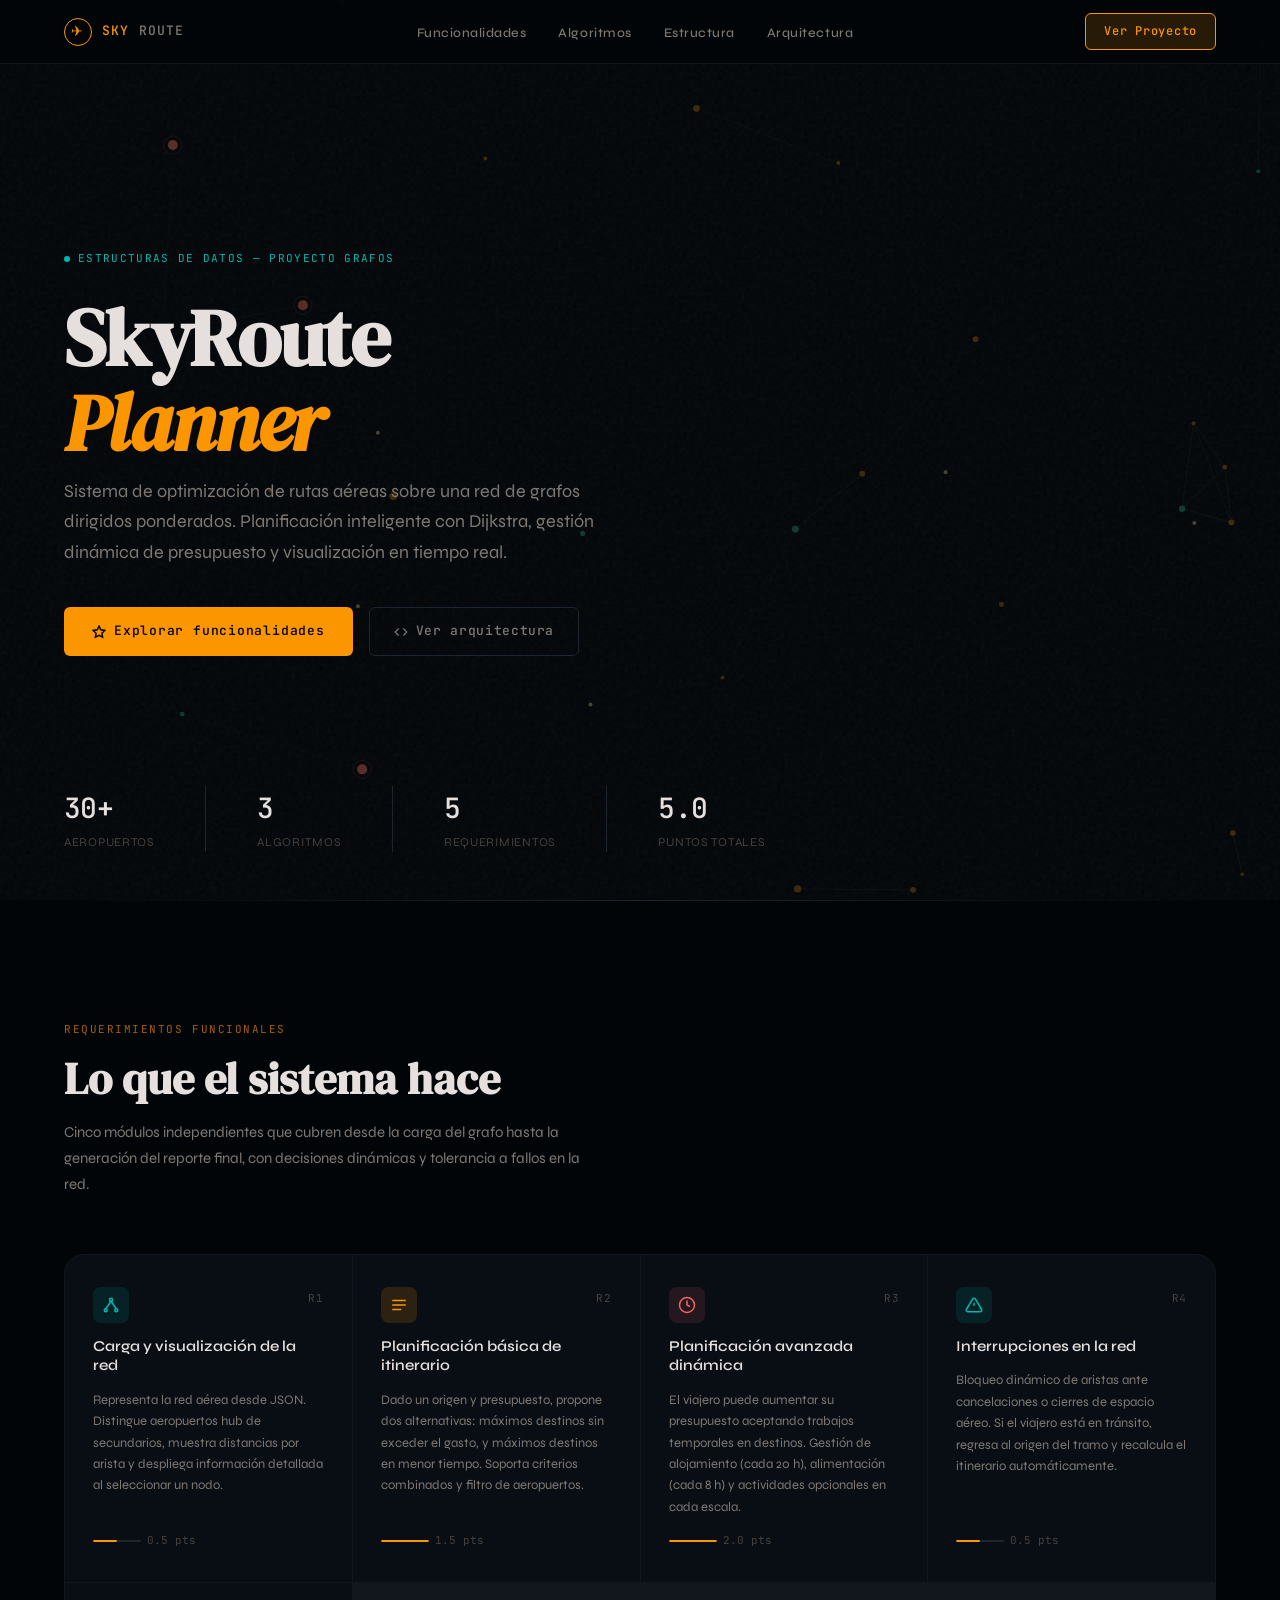
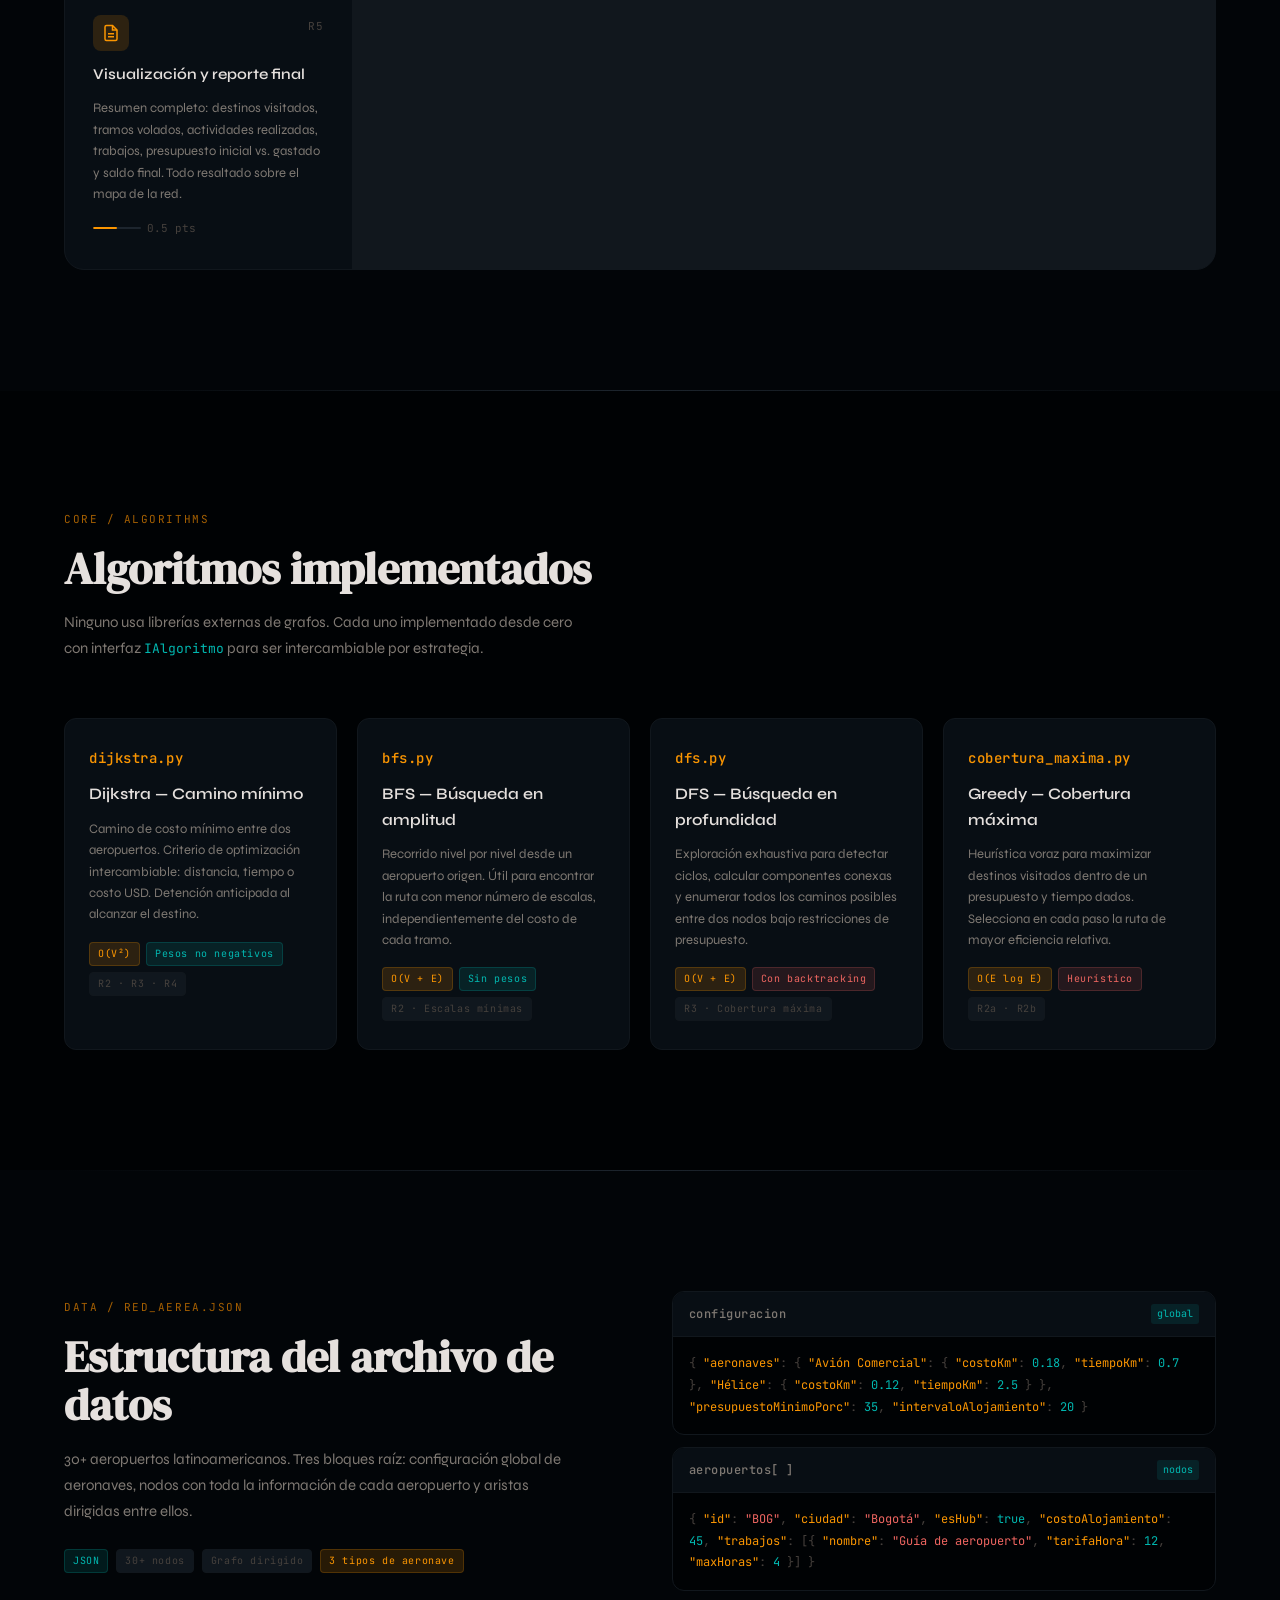
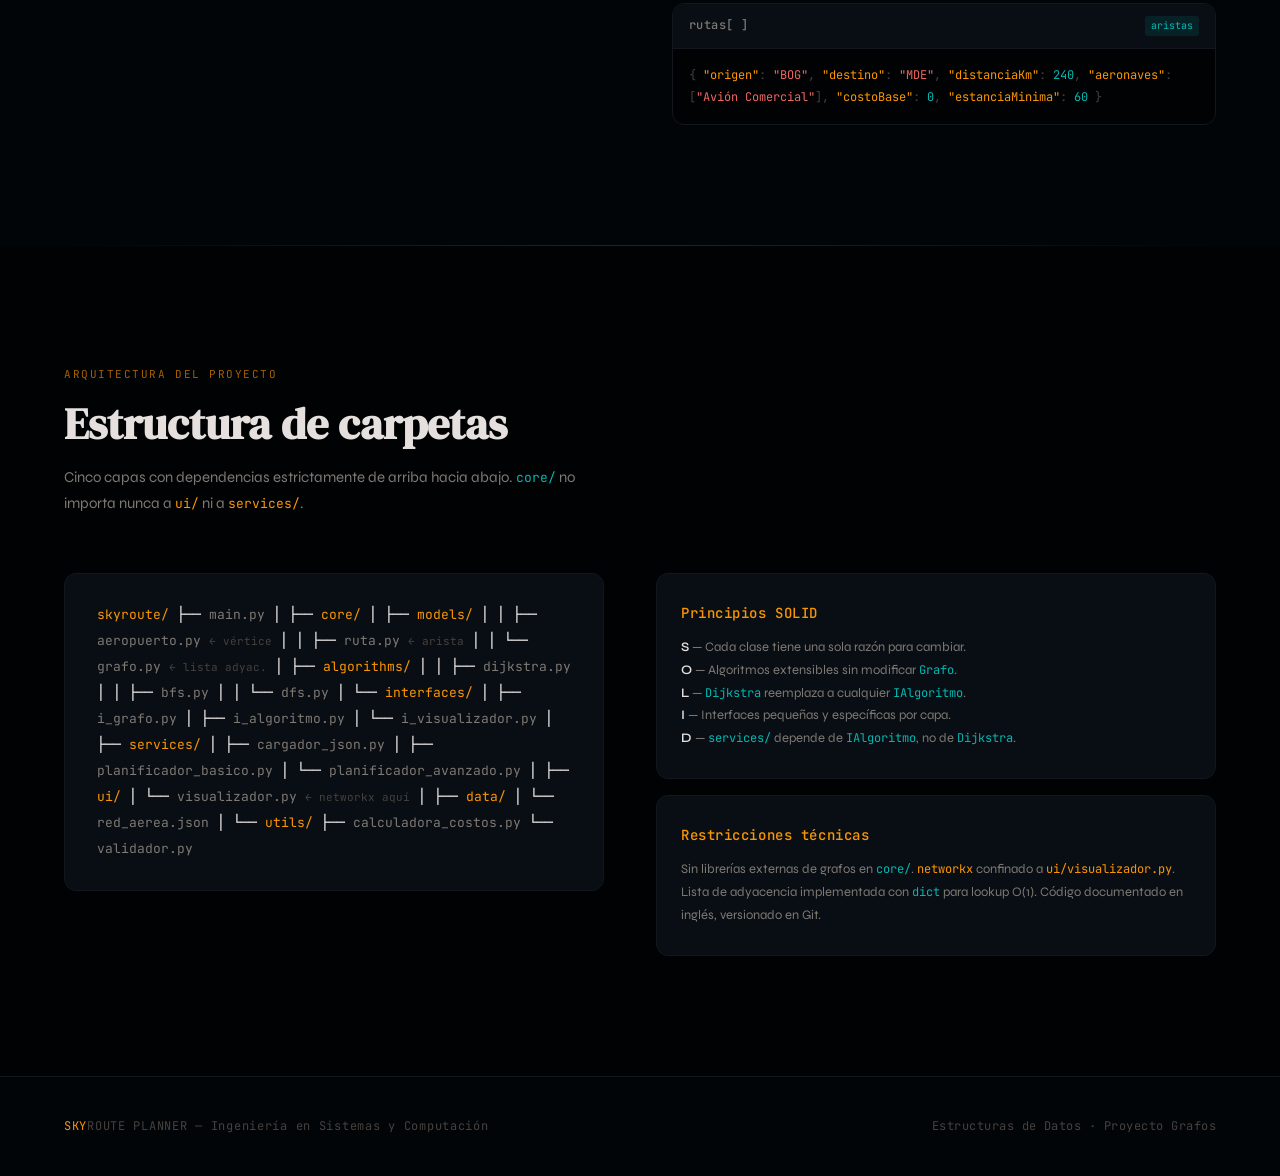
==== ui/web/index.html @ 9469851c "refactor: split index.html into modular files - Extract CSS to ui/web/css/styles.css (~14KB) - Split" ====
<!DOCTYPE html>
<html lang="es">
<head>
    <meta charset="UTF-8">
    <meta name="viewport" content="width=device-width, initial-scale=1.0">
    <title>SkyRoute Planner — Optimización de Rutas Aéreas</title>
    <link rel="preconnect" href="https://fonts.googleapis.com">
    <link rel="preconnect" href="https://fonts.gstatic.com" crossorigin>
    <link href="https://fonts.googleapis.com/css2?family=DM+Serif+Display:ital@0;1&family=Syne:wght@400;500;600;700&family=JetBrains+Mono:wght@400;500&display=swap" rel="stylesheet">
    <link rel="stylesheet" href="css/styles.css">
</head>
<body>

    <!-- NAV -->
    <nav aria-label="Navegación principal">
        <div class="nav-logo">
        <div class="nav-logo-icon" aria-hidden="true">✈</div>
        SKY<span style="color:var(--text-muted)">ROUTE</span>
        </div>
        <ul class="nav-links" role="list">
        <li><a href="#features">Funcionalidades</a></li>
        <li><a href="#algorithms">Algoritmos</a></li>
        <li><a href="#schema">Estructura</a></li>
        <li><a href="#architecture">Arquitectura</a></li>
        </ul>
        <a href="#features" class="nav-cta">Ver Proyecto</a>
    </nav>

    <!-- HERO -->
    <section class="hero" aria-labelledby="hero-title">
        <canvas id="network-canvas" aria-hidden="true"></canvas>
        <div class="hero-noise" aria-hidden="true"></div>

        <div class="hero-content">
        <div class="hero-tag" aria-label="Estado: Sistema en línea">
            <span class="hero-tag-dot" aria-hidden="true"></span>
            Estructuras de Datos — Proyecto Grafos
        </div>

        <h1 class="hero-title" id="hero-title">
            SkyRoute<br><em>Planner</em>
        </h1>

        <p class="hero-subtitle">
            Sistema de optimización de rutas aéreas sobre una red de grafos dirigidos ponderados. 
            Planificación inteligente con Dijkstra, gestión dinámica de presupuesto y visualización en tiempo real.
        </p>

        <div class="hero-actions">
            <a href="#features" class="btn-primary">
            <svg width="14" height="14" viewBox="0 0 24 24" fill="none" stroke="currentColor" stroke-width="2.5" aria-hidden="true"><path d="M12 2l3.09 6.26L22 9.27l-5 4.87 1.18 6.88L12 17.77l-6.18 3.25L7 14.14 2 9.27l6.91-1.01L12 2z"/></svg>
            Explorar funcionalidades
            </a>
            <a href="#architecture" class="btn-secondary">
            <svg width="14" height="14" viewBox="0 0 24 24" fill="none" stroke="currentColor" stroke-width="2" aria-hidden="true"><polyline points="16 18 22 12 16 6"/><polyline points="8 6 2 12 8 18"/></svg>
            Ver arquitectura
            </a>
        </div>
        </div>

        <div class="hero-stats" aria-label="Estadísticas del proyecto">
        <div class="stat">
            <span class="stat-value">30+</span>
            <span class="stat-label">Aeropuertos</span>
        </div>
        <div class="stat-sep" aria-hidden="true"></div>
        <div class="stat">
            <span class="stat-value">3</span>
            <span class="stat-label">Algoritmos</span>
        </div>
        <div class="stat-sep" aria-hidden="true"></div>
        <div class="stat">
            <span class="stat-value">5</span>
            <span class="stat-label">Requerimientos</span>
        </div>
        <div class="stat-sep" aria-hidden="true"></div>
        <div class="stat">
            <span class="stat-value">5.0</span>
            <span class="stat-label">Puntos totales</span>
        </div>
        </div>
    </section>

    <div class="divider" aria-hidden="true"></div>

    <!-- FEATURES -->
    <section id="features" aria-labelledby="features-title">
        <p class="section-label">Requerimientos funcionales</p>
        <h2 class="section-title" id="features-title">Lo que el sistema hace</h2>
        <p class="section-desc">
        Cinco módulos independientes que cubren desde la carga del grafo hasta la generación 
        del reporte final, con decisiones dinámicas y tolerancia a fallos en la red.
        </p>

        <div class="features-grid" role="list">

        <article class="feature-card" role="listitem">
            <div class="feature-header">
            <div class="feature-icon icon-teal" aria-hidden="true">
                <svg width="18" height="18" viewBox="0 0 24 24" fill="none" stroke="currentColor" stroke-width="2"><circle cx="12" cy="5" r="2"/><circle cx="5" cy="19" r="2"/><circle cx="19" cy="19" r="2"/><line x1="12" y1="7" x2="5" y2="17"/><line x1="12" y1="7" x2="19" y2="17"/></svg>
            </div>
            <span class="feature-index">R1</span>
            </div>
            <h3 class="feature-title">Carga y visualización de la red</h3>
            <p class="feature-desc">Representa la red aérea desde JSON. Distingue aeropuertos hub de secundarios, muestra distancias por arista y despliega información detallada al seleccionar un nodo.</p>
            <div class="feature-score">
            <div class="feature-score-bar"><div class="feature-score-fill" style="width:50%"></div></div>
            0.5 pts
            </div>
        </article>

        <article class="feature-card" role="listitem">
            <div class="feature-header">
            <div class="feature-icon icon-amber" aria-hidden="true">
                <svg width="18" height="18" viewBox="0 0 24 24" fill="none" stroke="currentColor" stroke-width="2"><path d="M3 12h18M3 6h18M3 18h12"/></svg>
            </div>
            <span class="feature-index">R2</span>
            </div>
            <h3 class="feature-title">Planificación básica de itinerario</h3>
            <p class="feature-desc">Dado un origen y presupuesto, propone dos alternativas: máximos destinos sin exceder el gasto, y máximos destinos en menor tiempo. Soporta criterios combinados y filtro de aeropuertos.</p>
            <div class="feature-score">
            <div class="feature-score-bar"><div class="feature-score-fill" style="width:100%"></div></div>
            1.5 pts
            </div>
        </article>

        <article class="feature-card" role="listitem">
            <div class="feature-header">
            <div class="feature-icon icon-coral" aria-hidden="true">
                <svg width="18" height="18" viewBox="0 0 24 24" fill="none" stroke="currentColor" stroke-width="2"><circle cx="12" cy="12" r="10"/><polyline points="12 6 12 12 16 14"/></svg>
            </div>
            <span class="feature-index">R3</span>
            </div>
            <h3 class="feature-title">Planificación avanzada dinámica</h3>
            <p class="feature-desc">El viajero puede aumentar su presupuesto aceptando trabajos temporales en destinos. Gestión de alojamiento (cada 20 h), alimentación (cada 8 h) y actividades opcionales en cada escala.</p>
            <div class="feature-score">
            <div class="feature-score-bar"><div class="feature-score-fill" style="width:100%"></div></div>
            2.0 pts
            </div>
        </article>

        <article class="feature-card" role="listitem">
            <div class="feature-header">
            <div class="feature-icon icon-teal" aria-hidden="true">
                <svg width="18" height="18" viewBox="0 0 24 24" fill="none" stroke="currentColor" stroke-width="2"><path d="M10.29 3.86L1.82 18a2 2 0 001.71 3h16.94a2 2 0 001.71-3L13.71 3.86a2 2 0 00-3.42 0z"/><line x1="12" y1="9" x2="12" y2="13"/><line x1="12" y1="17" x2="12.01" y2="17"/></svg>
            </div>
            <span class="feature-index">R4</span>
            </div>
            <h3 class="feature-title">Interrupciones en la red</h3>
            <p class="feature-desc">Bloqueo dinámico de aristas ante cancelaciones o cierres de espacio aéreo. Si el viajero está en tránsito, regresa al origen del tramo y recalcula el itinerario automáticamente.</p>
            <div class="feature-score">
            <div class="feature-score-bar"><div class="feature-score-fill" style="width:50%"></div></div>
            0.5 pts
            </div>
        </article>

        <article class="feature-card" role="listitem">
            <div class="feature-header">
            <div class="feature-icon icon-amber" aria-hidden="true">
                <svg width="18" height="18" viewBox="0 0 24 24" fill="none" stroke="currentColor" stroke-width="2"><path d="M14 2H6a2 2 0 00-2 2v16a2 2 0 002 2h12a2 2 0 002-2V8z"/><polyline points="14 2 14 8 20 8"/><line x1="16" y1="13" x2="8" y2="13"/><line x1="16" y1="17" x2="8" y2="17"/></svg>
            </div>
            <span class="feature-index">R5</span>
            </div>
            <h3 class="feature-title">Visualización y reporte final</h3>
            <p class="feature-desc">Resumen completo: destinos visitados, tramos volados, actividades realizadas, trabajos, presupuesto inicial vs. gastado y saldo final. Todo resaltado sobre el mapa de la red.</p>
            <div class="feature-score">
            <div class="feature-score-bar"><div class="feature-score-fill" style="width:50%"></div></div>
            0.5 pts
            </div>
        </article>

        </div>
    </section>

    <div class="divider" aria-hidden="true"></div>

    <!-- ALGORITHMS -->
    <section id="algorithms" class="algo-section" aria-labelledby="algo-title">
        <p class="section-label">Core / algorithms</p>
        <h2 class="section-title" id="algo-title">Algoritmos implementados</h2>
        <p class="section-desc">
        Ninguno usa librerías externas de grafos. Cada uno implementado desde cero 
        con interfaz <code style="font-family:var(--font-mono);font-size:13px;color:var(--teal)">IAlgoritmo</code> para ser intercambiable por estrategia.
        </p>

        <div class="algo-grid">

        <article class="algo-card" data-reveal>
            <div class="algo-name">dijkstra.py</div>
            <h3 class="algo-title">Dijkstra — Camino mínimo</h3>
            <p class="algo-desc">
            Camino de costo mínimo entre dos aeropuertos. Criterio de optimización intercambiable: distancia, tiempo o costo USD. Detención anticipada al alcanzar el destino.
            </p>
            <div class="algo-meta">
            <span class="tag tag-amber">O(V²)</span>
            <span class="tag tag-teal">Pesos no negativos</span>
            <span class="tag">R2 · R3 · R4</span>
            </div>
        </article>

        <article class="algo-card" data-reveal>
            <div class="algo-name">bfs.py</div>
            <h3 class="algo-title">BFS — Búsqueda en amplitud</h3>
            <p class="algo-desc">
            Recorrido nivel por nivel desde un aeropuerto origen. Útil para encontrar la ruta con menor número de escalas, independientemente del costo de cada tramo.
            </p>
            <div class="algo-meta">
            <span class="tag tag-amber">O(V + E)</span>
            <span class="tag tag-teal">Sin pesos</span>
            <span class="tag">R2 · Escalas mínimas</span>
            </div>
        </article>

        <article class="algo-card" data-reveal>
            <div class="algo-name">dfs.py</div>
            <h3 class="algo-title">DFS — Búsqueda en profundidad</h3>
            <p class="algo-desc">
            Exploración exhaustiva para detectar ciclos, calcular componentes conexas y enumerar todos los caminos posibles entre dos nodos bajo restricciones de presupuesto.
            </p>
            <div class="algo-meta">
            <span class="tag tag-amber">O(V + E)</span>
            <span class="tag tag-coral">Con backtracking</span>
            <span class="tag">R3 · Cobertura máxima</span>
            </div>
        </article>

        <article class="algo-card" data-reveal>
            <div class="algo-name">cobertura_maxima.py</div>
            <h3 class="algo-title">Greedy — Cobertura máxima</h3>
            <p class="algo-desc">
            Heurística voraz para maximizar destinos visitados dentro de un presupuesto y tiempo dados. Selecciona en cada paso la ruta de mayor eficiencia relativa.
            </p>
            <div class="algo-meta">
            <span class="tag tag-amber">O(E log E)</span>
            <span class="tag tag-coral">Heurístico</span>
            <span class="tag">R2a · R2b</span>
            </div>
        </article>

        </div>
    </section>

    <div class="divider" aria-hidden="true"></div>

    <!-- JSON SCHEMA -->
    <section id="schema" aria-labelledby="schema-title">
        <div class="schema-section">

        <div class="schema-intro">
            <p class="section-label">data / red_aerea.json</p>
            <h2 class="section-title" id="schema-title">Estructura del archivo de datos</h2>
            <p class="section-desc" style="margin-bottom:24px">
            30+ aeropuertos latinoamericanos. Tres bloques raíz: configuración global de aeronaves, 
            nodos con toda la información de cada aeropuerto y aristas dirigidas entre ellos.
            </p>
            <div class="algo-meta" style="gap:8px">
            <span class="tag tag-teal">JSON</span>
            <span class="tag">30+ nodos</span>
            <span class="tag">Grafo dirigido</span>
            <span class="tag tag-amber">3 tipos de aeronave</span>
            </div>
        </div>

        <div class="schema-blocks">

            <div class="schema-block">
            <div class="schema-block-head">
                <span class="schema-block-title">configuracion</span>
                <span class="schema-block-badge">global</span>
            </div>
            <div class="schema-code" role="region" aria-label="Ejemplo JSON configuracion">
    <span class="k">{</span>
    <span class="s">"aeronaves"</span><span class="k">:</span> <span class="k">{</span>
        <span class="s">"Avión Comercial"</span><span class="k">:</span> <span class="k">{</span>
        <span class="s">"costoKm"</span><span class="k">:</span> <span class="n">0.18</span><span class="k">,</span>
        <span class="s">"tiempoKm"</span><span class="k">:</span> <span class="n">0.7</span>
        <span class="k">},</span>
        <span class="s">"Hélice"</span><span class="k">:</span> <span class="k">{</span> <span class="s">"costoKm"</span><span class="k">:</span> <span class="n">0.12</span><span class="k">,</span> <span class="s">"tiempoKm"</span><span class="k">:</span> <span class="n">2.5</span> <span class="k">}</span>
    <span class="k">},</span>
    <span class="s">"presupuestoMinimoPorc"</span><span class="k">:</span> <span class="n">35</span><span class="k">,</span>
    <span class="s">"intervaloAlojamiento"</span><span class="k">:</span> <span class="n">20</span>
    <span class="k">}</span>
            </div>
            </div>

            <div class="schema-block">
            <div class="schema-block-head">
                <span class="schema-block-title">aeropuertos[ ]</span>
                <span class="schema-block-badge">nodos</span>
            </div>
            <div class="schema-code" role="region" aria-label="Ejemplo JSON nodo aeropuerto">
    <span class="k">{</span>
    <span class="s">"id"</span><span class="k">:</span> <span class="b">"BOG"</span><span class="k">,</span>
    <span class="s">"ciudad"</span><span class="k">:</span> <span class="b">"Bogotá"</span><span class="k">,</span>
    <span class="s">"esHub"</span><span class="k">:</span> <span class="n">true</span><span class="k">,</span>
    <span class="s">"costoAlojamiento"</span><span class="k">:</span> <span class="n">45</span><span class="k">,</span>
    <span class="s">"trabajos"</span><span class="k">:</span> <span class="k">[{</span>
        <span class="s">"nombre"</span><span class="k">:</span> <span class="b">"Guía de aeropuerto"</span><span class="k">,</span>
        <span class="s">"tarifaHora"</span><span class="k">:</span> <span class="n">12</span><span class="k">,</span>
        <span class="s">"maxHoras"</span><span class="k">:</span> <span class="n">4</span>
    <span class="k">}]</span>
    <span class="k">}</span>
            </div>
            </div>

            <div class="schema-block">
            <div class="schema-block-head">
                <span class="schema-block-title">rutas[ ]</span>
                <span class="schema-block-badge">aristas</span>
            </div>
            <div class="schema-code" role="region" aria-label="Ejemplo JSON arista ruta">
    <span class="k">{</span>
    <span class="s">"origen"</span><span class="k">:</span>  <span class="b">"BOG"</span><span class="k">,</span>
    <span class="s">"destino"</span><span class="k">:</span> <span class="b">"MDE"</span><span class="k">,</span>
    <span class="s">"distanciaKm"</span><span class="k">:</span> <span class="n">240</span><span class="k">,</span>
    <span class="s">"aeronaves"</span><span class="k">:</span> <span class="k">[</span><span class="b">"Avión Comercial"</span><span class="k">],</span>
    <span class="s">"costoBase"</span><span class="k">:</span> <span class="n">0</span><span class="k">,</span>
    <span class="s">"estanciaMinima"</span><span class="k">:</span> <span class="n">60</span>
    <span class="k">}</span>
            </div>
            </div>

        </div>
        </div>
    </section>

    <div class="divider" aria-hidden="true"></div>

    <!-- ARCHITECTURE -->
    <section id="architecture" class="structure-section" aria-labelledby="arch-title">
        <p class="section-label">Arquitectura del proyecto</p>
        <h2 class="section-title" id="arch-title">Estructura de carpetas</h2>
        <p class="section-desc">
        Cinco capas con dependencias estrictamente de arriba hacia abajo. 
        <code style="font-family:var(--font-mono);font-size:13px;color:var(--teal)">core/</code> no importa nunca a <code style="font-family:var(--font-mono);font-size:13px;color:var(--amber)">ui/</code> ni a <code style="font-family:var(--font-mono);font-size:13px;color:var(--amber)">services/</code>.
        </p>

        <div style="display:grid;grid-template-columns:repeat(auto-fit,minmax(280px,1fr));gap:32px;align-items:start">

        <div class="file-tree" role="region" aria-label="Árbol de directorios del proyecto">
    <span class="ft-dir">skyroute/</span>
    ├── <span class="ft-file">main.py</span>
    │
    ├── <span class="ft-dir">core/</span>
    │   ├── <span class="ft-dir">models/</span>
    │   │   ├── <span class="ft-file">aeropuerto.py</span>   <span class="ft-note">← vértice</span>
    │   │   ├── <span class="ft-file">ruta.py</span>          <span class="ft-note">← arista</span>
    │   │   └── <span class="ft-file">grafo.py</span>         <span class="ft-note">← lista adyac.</span>
    │   ├── <span class="ft-dir">algorithms/</span>
    │   │   ├── <span class="ft-file">dijkstra.py</span>
    │   │   ├── <span class="ft-file">bfs.py</span>
    │   │   └── <span class="ft-file">dfs.py</span>
    │   └── <span class="ft-dir">interfaces/</span>
    │       ├── <span class="ft-file">i_grafo.py</span>
    │       ├── <span class="ft-file">i_algoritmo.py</span>
    │       └── <span class="ft-file">i_visualizador.py</span>
    │
    ├── <span class="ft-dir">services/</span>
    │   ├── <span class="ft-file">cargador_json.py</span>
    │   ├── <span class="ft-file">planificador_basico.py</span>
    │   └── <span class="ft-file">planificador_avanzado.py</span>
    │
    ├── <span class="ft-dir">ui/</span>
    │   └── <span class="ft-file">visualizador.py</span>  <span class="ft-note">← networkx aquí</span>
    │
    ├── <span class="ft-dir">data/</span>
    │   └── <span class="ft-file">red_aerea.json</span>
    │
    └── <span class="ft-dir">utils/</span>
        ├── <span class="ft-file">calculadora_costos.py</span>
        └── <span class="ft-file">validador.py</span>
        </div>

        <div style="display:flex;flex-direction:column;gap:16px">
            <article class="algo-card" style="transform:none;opacity:1">
            <div class="algo-name">Principios SOLID</div>
            <p class="algo-desc" style="font-size:13px;line-height:1.75">
                <strong style="color:var(--text);font-weight:600">S</strong> — Cada clase tiene una sola razón para cambiar.<br>
                <strong style="color:var(--text);font-weight:600">O</strong> — Algoritmos extensibles sin modificar <code style="font-family:var(--font-mono);color:var(--teal);font-size:12px">Grafo</code>.<br>
                <strong style="color:var(--text);font-weight:600">L</strong> — <code style="font-family:var(--font-mono);color:var(--teal);font-size:12px">Dijkstra</code> reemplaza a cualquier <code style="font-family:var(--font-mono);color:var(--teal);font-size:12px">IAlgoritmo</code>.<br>
                <strong style="color:var(--text);font-weight:600">I</strong> — Interfaces pequeñas y específicas por capa.<br>
                <strong style="color:var(--text);font-weight:600">D</strong> — <code style="font-family:var(--font-mono);color:var(--teal);font-size:12px">services/</code> depende de <code style="font-family:var(--font-mono);color:var(--teal);font-size:12px">IAlgoritmo</code>, no de <code style="font-family:var(--font-mono);color:var(--teal);font-size:12px">Dijkstra</code>.
            </p>
            </article>

            <article class="algo-card" style="transform:none;opacity:1">
            <div class="algo-name">Restricciones técnicas</div>
            <p class="algo-desc" style="font-size:13px;line-height:1.75">
                Sin librerías externas de grafos en <code style="font-family:var(--font-mono);color:var(--teal);font-size:12px">core/</code>. 
                <code style="font-family:var(--font-mono);color:var(--amber);font-size:12px">networkx</code> confinado a <code style="font-family:var(--font-mono);color:var(--amber);font-size:12px">ui/visualizador.py</code>.
                Lista de adyacencia implementada con <code style="font-family:var(--font-mono);color:var(--teal);font-size:12px">dict</code> para lookup O(1).
                Código documentado en inglés, versionado en Git.
            </p>
            </article>
        </div>

        </div>
    </section>

    <!-- FOOTER -->
    <footer>
        <div class="footer-brand">
        <span>SKY</span>ROUTE PLANNER — Ingeniería en Sistemas y Computación
        </div>
        <div class="footer-meta">
        Estructuras de Datos · Proyecto Grafos
        </div>
    </footer>

    <script src="js/app.js" defer></script>
    <script src="js/features.js" defer></script>
</body>
</html>
---- ui/web/css/styles.css ----
/* ─── TOKENS ──────────────────────────────────────────── */
:root {
--bg:           oklch(11% 0.012 250);
--bg-deep:      oklch(8%  0.015 250);
--surface:      oklch(16% 0.015 250);
--surface-2:    oklch(20% 0.018 250);
--border:       oklch(26% 0.02  250);
--border-soft:  oklch(20% 0.016 250);

--text:         oklch(91% 0.007 65);
--text-muted:   oklch(58% 0.012 65);
--text-faint:   oklch(38% 0.010 65);

--amber:        oklch(76% 0.175  65);
--amber-dim:    oklch(55% 0.13   65);
--amber-glow:   oklch(76% 0.175  65 / 0.15);
--teal:         oklch(70% 0.13  190);
--teal-dim:     oklch(50% 0.10  190);
--teal-glow:    oklch(70% 0.13  190 / 0.12);
--coral:        oklch(68% 0.17   25);
--coral-glow:   oklch(68% 0.17   25 / 0.12);

--radius-sm:    6px;
--radius:       12px;
--radius-lg:    20px;

--font-display: 'DM Serif Display', Georgia, serif;
--font-body:    'Syne', system-ui, sans-serif;
--font-mono:    'JetBrains Mono', monospace;

--ease-out: cubic-bezier(0.16, 1, 0.3, 1);
}

/* ─── RESET ──────────────────────────────────────────── */
*, *::before, *::after { box-sizing: border-box; margin: 0; padding: 0; }
html { scroll-behavior: smooth; }
body {
background: var(--bg);
color: var(--text);
font-family: var(--font-body);
font-size: 16px;
line-height: 1.6;
overflow-x: hidden;
}

img, svg { display: block; }
a { color: inherit; text-decoration: none; }
::selection { background: var(--amber-glow); color: var(--amber); }

@media (prefers-reduced-motion: reduce) {
*, *::before, *::after { animation-duration: 0.01ms !important; transition-duration: 0.01ms !important; }
}

/* ─── SCROLLBAR ──────────────────────────────────────── */
::-webkit-scrollbar { width: 6px; }
::-webkit-scrollbar-track { background: var(--bg-deep); }
::-webkit-scrollbar-thumb { background: var(--border); border-radius: 3px; }

/* ─── NAV ────────────────────────────────────────────── */
nav {
position: fixed;
top: 0; left: 0; right: 0;
z-index: 100;
display: flex;
align-items: center;
justify-content: space-between;
padding: 0 clamp(24px, 5vw, 64px);
height: 64px;
background: oklch(11% 0.012 250 / 0.85);
backdrop-filter: blur(16px);
border-bottom: 1px solid var(--border-soft);
}

.nav-logo {
display: flex;
align-items: center;
gap: 10px;
font-family: var(--font-mono);
font-size: 13px;
font-weight: 500;
letter-spacing: 0.08em;
color: var(--amber);
}

.nav-logo-icon {
width: 28px; height: 28px;
border: 1.5px solid var(--amber);
border-radius: 50%;
display: flex;
align-items: center;
justify-content: center;
font-size: 14px;
}

.nav-links {
display: flex;
list-style: none;
gap: 32px;
}

.nav-links a {
font-size: 13px;
font-weight: 500;
color: var(--text-muted);
letter-spacing: 0.04em;
transition: color 200ms;
}
.nav-links a:hover { color: var(--text); }

.nav-cta {
font-family: var(--font-mono);
font-size: 12px;
font-weight: 500;
letter-spacing: 0.06em;
padding: 8px 18px;
border: 1px solid var(--amber);
border-radius: var(--radius-sm);
color: var(--amber);
background: var(--amber-glow);
transition: background 200ms, box-shadow 200ms;
cursor: pointer;
}
.nav-cta:hover {
background: oklch(76% 0.175 65 / 0.25);
box-shadow: 0 0 18px var(--amber-glow);
}

/* ─── HERO ──────────────────────────────���─────────────── */
.hero {
position: relative;
min-height: 100dvh;
display: flex;
align-items: center;
padding: 0 clamp(24px, 5vw, 64px);
overflow: hidden;
}

#network-canvas {
position: absolute;
inset: 0;
width: 100%;
height: 100%;
opacity: 0.45;
}

.hero-noise {
position: absolute;
inset: 0;
background-image: url("data:image/svg+xml,%3Csvg viewBox='0 0 256 256' xmlns='http://www.w3.org/2000/svg'%3E%3Cfilter id='noise'%3E%3CfeTurbulence type='fractalNoise' baseFrequency='0.9' numOctaves='4' stitchTiles='stitch'/%3E%3C/filter%3E%3Crect width='100%25' height='100%25' filter='url(%23noise)' opacity='0.04'/%3E%3C/svg%3E");
pointer-events: none;
}

.hero-content {
position: relative;
z-index: 1;
max-width: 720px;
}

.hero-tag {
display: inline-flex;
align-items: center;
gap: 8px;
font-family: var(--font-mono);
font-size: 11px;
letter-spacing: 0.12em;
color: var(--teal);
text-transform: uppercase;
margin-bottom: 28px;
opacity: 0;
transform: translateY(12px);
animation: fade-up 0.7s var(--ease-out) 0.2s forwards;
}

.hero-tag-dot {
width: 6px; height: 6px;
background: var(--teal);
border-radius: 50%;
animation: pulse-dot 2s ease-in-out infinite;
}

@keyframes pulse-dot {
0%, 100% { opacity: 1; transform: scale(1); }
50%       { opacity: 0.4; transform: scale(0.7); }
}

.hero-title {
font-family: var(--font-display);
font-size: clamp(40px, 7vw, 80px);
line-height: 1.05;
letter-spacing: -0.02em;
color: var(--text);
margin-bottom: 12px;
opacity: 0;
transform: translateY(16px);
animation: fade-up 0.8s var(--ease-out) 0.35s forwards;
}

.hero-title em {
font-style: italic;
color: var(--amber);
}

.hero-subtitle {
font-size: clamp(15px, 1.8vw, 18px);
color: var(--text-muted);
max-width: 540px;
line-height: 1.7;
margin-bottom: 40px;
opacity: 0;
transform: translateY(16px);
animation: fade-up 0.8s var(--ease-out) 0.5s forwards;
}

.hero-actions {
display: flex;
align-items: center;
gap: 16px;
flex-wrap: wrap;
opacity: 0;
transform: translateY(16px);
animation: fade-up 0.8s var(--ease-out) 0.65s forwards;
}

.btn-primary {
display: inline-flex;
align-items: center;
gap: 8px;
font-family: var(--font-mono);
font-size: 13px;
font-weight: 500;
letter-spacing: 0.06em;
padding: 14px 28px;
background: var(--amber);
color: var(--bg-deep);
border-radius: var(--radius-sm);
cursor: pointer;
border: none;
transition: box-shadow 250ms, transform 150ms;
}
.btn-primary:hover {
box-shadow: 0 0 30px oklch(76% 0.175 65 / 0.4);
transform: translateY(-1px);
}
.btn-primary:active { transform: translateY(0); }

.btn-secondary {
display: inline-flex;
align-items: center;
gap: 8px;
font-family: var(--font-mono);
font-size: 13px;
font-weight: 500;
letter-spacing: 0.05em;
padding: 13px 24px;
border: 1px solid var(--border);
color: var(--text-muted);
border-radius: var(--radius-sm);
cursor: pointer;
background: transparent;
transition: border-color 200ms, color 200ms;
}
.btn-secondary:hover { border-color: var(--text-muted); color: var(--text); }

.hero-stats {
position: absolute;
bottom: 48px;
left: clamp(24px, 5vw, 64px);
right: clamp(24px, 5vw, 64px);
z-index: 1;
display: flex;
gap: clamp(24px, 4vw, 64px);
opacity: 0;
animation: fade-up 0.8s var(--ease-out) 0.9s forwards;
}

.stat {
display: flex;
flex-direction: column;
gap: 2px;
}

.stat-value {
font-family: var(--font-mono);
font-size: clamp(20px, 3vw, 28px);
font-weight: 500;
color: var(--text);
letter-spacing: -0.02em;
}

.stat-label {
font-size: 12px;
color: var(--text-faint);
letter-spacing: 0.06em;
text-transform: uppercase;
}

.stat-sep {
width: 1px;
background: var(--border);
align-self: stretch;
}

@keyframes fade-up {
to { opacity: 1; transform: translateY(0); }
}

/* ─── SECTION SHARED ──��──────────────────────────────── */
section {
padding: clamp(64px, 10vw, 120px) clamp(24px, 5vw, 64px);
}

.section-label {
font-family: var(--font-mono);
font-size: 11px;
letter-spacing: 0.14em;
text-transform: uppercase;
color: var(--amber-dim);
margin-bottom: 16px;
}

.section-title {
font-family: var(--font-display);
font-size: clamp(28px, 4vw, 44px);
line-height: 1.1;
color: var(--text);
max-width: 560px;
margin-bottom: 16px;
}

.section-desc {
font-size: 15px;
color: var(--text-muted);
max-width: 520px;
line-height: 1.75;
margin-bottom: 56px;
}

/* ─── FEATURES ────────────────────────────────────────── */
.features-grid {
display: grid;
grid-template-columns: repeat(auto-fit, minmax(280px, 1fr));
gap: 1px;
background: var(--border-soft);
border: 1px solid var(--border-soft);
border-radius: var(--radius-lg);
overflow: hidden;
}

.feature-card {
background: var(--surface);
padding: 32px 28px;
display: flex;
flex-direction: column;
gap: 14px;
transition: background 200ms;
cursor: default;
}
.feature-card:hover { background: var(--surface-2); }

.feature-header {
display: flex;
align-items: flex-start;
justify-content: space-between;
gap: 12px;
}

.feature-index {
font-family: var(--font-mono);
font-size: 11px;
color: var(--text-faint);
letter-spacing: 0.06em;
padding-top: 3px;
}

.feature-icon {
width: 36px; height: 36px;
border-radius: 8px;
display: flex;
align-items: center;
justify-content: center;
flex-shrink: 0;
}

.icon-teal  { background: var(--teal-glow);  color: var(--teal); }
.icon-amber { background: var(--amber-glow); color: var(--amber); }
.icon-coral { background: var(--coral-glow); color: var(--coral); }

.feature-title {
font-size: 15px;
font-weight: 600;
color: var(--text);
line-height: 1.3;
}

.feature-desc {
font-size: 13px;
color: var(--text-muted);
line-height: 1.65;
}

.feature-score {
margin-top: auto;
display: inline-flex;
align-items: center;
gap: 6px;
font-family: var(--font-mono);
font-size: 11px;
color: var(--text-faint);
}

.feature-score-bar {
height: 2px;
width: 48px;
background: var(--border);
border-radius: 1px;
overflow: hidden;
}

.feature-score-fill {
height: 100%;
border-radius: 1px;
background: var(--amber);
}

/* ─── ALGORITHMS ─────────────────────────────────────── */
.algo-section {
background: var(--bg-deep);
}

.algo-grid {
display: grid;
grid-template-columns: repeat(auto-fit, minmax(260px, 1fr));
gap: 20px;
}

.algo-card {
background: var(--surface);
border: 1px solid var(--border-soft);
border-radius: var(--radius);
padding: 28px 24px;
display: flex;
flex-direction: column;
gap: 12px;
transition: border-color 200ms, transform 200ms;
transform: translateY(20px);
opacity: 0;
}

.algo-card.visible {
animation: fade-up 0.6s var(--ease-out) forwards;
}

.algo-card:hover {
border-color: var(--border);
transform: translateY(-2px);
}

.algo-name {
font-family: var(--font-mono);
font-size: 14px;
font-weight: 500;
color: var(--amber);
letter-spacing: 0.04em;
}

.algo-title {
font-size: 16px;
font-weight: 600;
color: var(--text);
}

.algo-desc {
font-size: 13px;
color: var(--text-muted);
line-height: 1.65;
}

.algo-meta {
display: flex;
flex-wrap: wrap;
gap: 6px;
margin-top: 4px;
}

.tag {
font-family: var(--font-mono);
font-size: 10px;
letter-spacing: 0.06em;
padding: 3px 8px;
border-radius: 4px;
background: var(--surface-2);
color: var(--text-faint);
border: 1px solid var(--border-soft);
}

.tag-teal  { background: var(--teal-glow);  color: var(--teal);  border-color: oklch(70% 0.13 190 / 0.2); }
.tag-amber { background: var(--amber-glow); color: var(--amber); border-color: oklch(76% 0.175 65 / 0.2); }
.tag-coral { background: var(--coral-glow); color: var(--coral); border-color: oklch(68% 0.17 25 / 0.2); }

/* ─── JSON SCHEMA ────────────────────────────────────── */
.schema-section {
display: grid;
grid-template-columns: 1fr 1fr;
gap: clamp(32px, 5vw, 80px);
align-items: start;
}

@media (max-width: 860px) {
.schema-section { grid-template-columns: 1fr; }
}

.schema-intro { padding-top: 8px; }

.schema-blocks {
display: flex;
flex-direction: column;
gap: 12px;
}

.schema-block {
background: var(--bg-deep);
border: 1px solid var(--border-soft);
border-radius: var(--radius);
overflow: hidden;
}

.schema-block-head {
display: flex;
align-items: center;
justify-content: space-between;
padding: 12px 16px;
background: var(--surface);
border-bottom: 1px solid var(--border-soft);
}

.schema-block-title {
font-family: var(--font-mono);
font-size: 12px;
font-weight: 500;
color: var(--text-muted);
letter-spacing: 0.04em;
}

.schema-block-badge {
font-family: var(--font-mono);
font-size: 10px;
padding: 2px 6px;
border-radius: 3px;
background: var(--teal-glow);
color: var(--teal);
}

.schema-code {
padding: 16px;
font-family: var(--font-mono);
font-size: 12px;
line-height: 1.8;
overflow-x: auto;
}

.k { color: var(--text-faint); }
.s { color: var(--amber); }
.n { color: var(--teal); }
.b { color: var(--coral); }
.c { color: var(--text-muted); }

/* ─── STRUCTURE ──────────────────────────────────────── */
.structure-section {
background: var(--bg-deep);
}

.file-tree {
font-family: var(--font-mono);
font-size: 13px;
line-height: 2;
background: var(--surface);
border: 1px solid var(--border-soft);
border-radius: var(--radius);
padding: 28px 32px;
max-width: 540px;
}

.ft-dir  { color: var(--amber); }
.ft-file { color: var(--text-muted); }
.ft-note { color: var(--text-faint); font-size: 11px; }
.ft-sep  { color: var(--border); }

/* ─── FOOTER ─────────────────────────────────────────── */
footer {
border-top: 1px solid var(--border-soft);
padding: 40px clamp(24px, 5vw, 64px);
display: flex;
align-items: center;
justify-content: space-between;
flex-wrap: wrap;
gap: 16px;
}

.footer-brand {
font-family: var(--font-mono);
font-size: 12px;
color: var(--text-faint);
letter-spacing: 0.06em;
}

.footer-brand span { color: var(--amber); }

.footer-meta {
font-size: 12px;
color: var(--text-faint);
font-family: var(--font-mono);
letter-spacing: 0.04em;
}

/* ─── DIVIDER ─────────────────────────────────────────── */
.divider {
height: 1px;
background: linear-gradient(to right, transparent, var(--border), transparent);
margin: 0 clamp(24px, 5vw, 64px);
}

/* ─── RESPONSIVE ─────────────────────────────────────── */
@media (max-width: 640px) {
.nav-links { display: none; }
.hero-stats { gap: 20px; }
.stat-sep { display: none; }
}
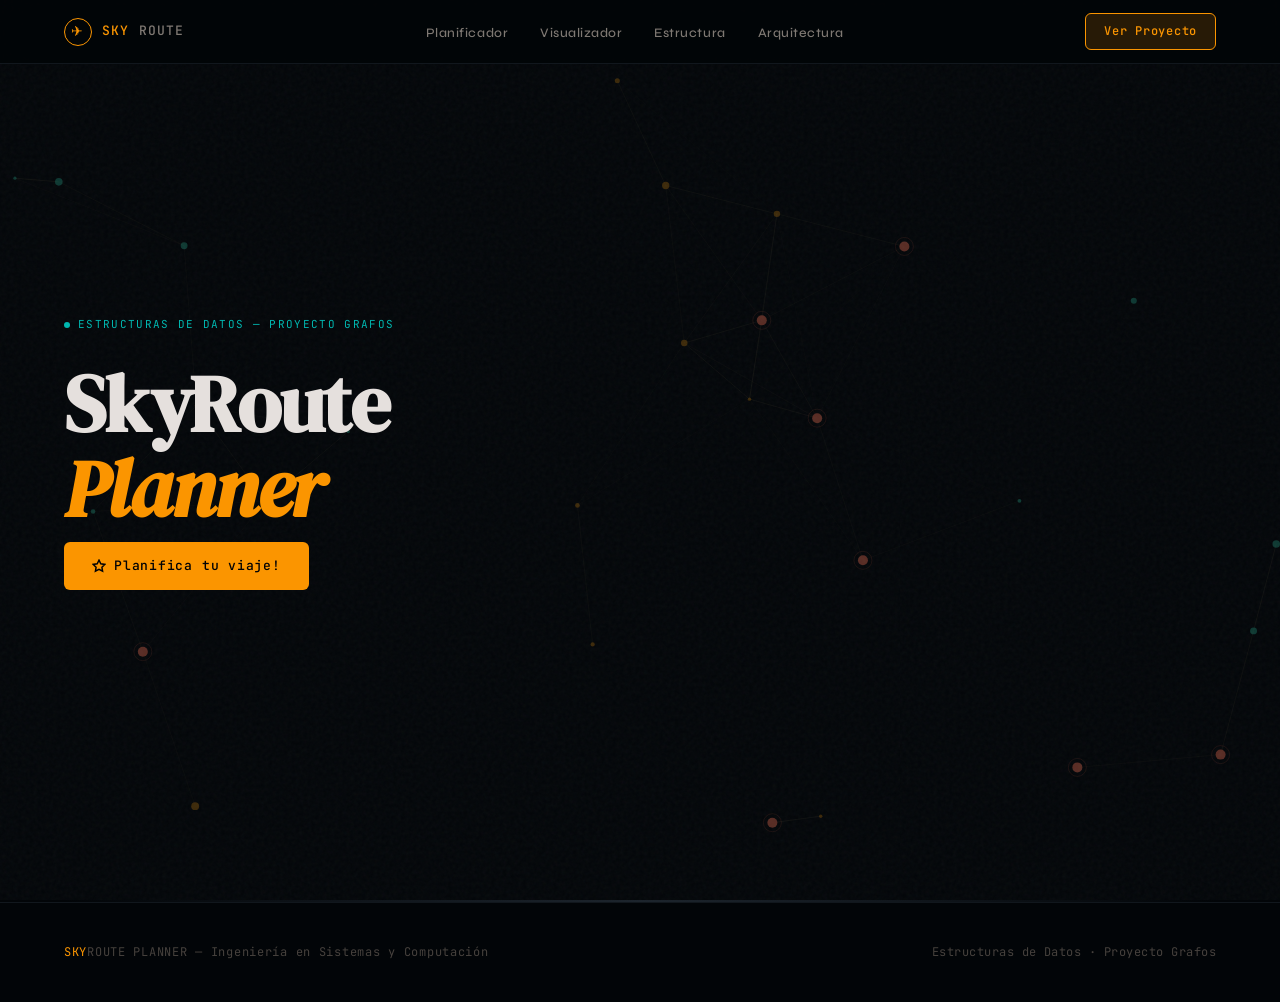
==== commit 80f4c103: "add aeropuertos.json & visualizador.html" ====
--- a/ui/web/index.html
+++ b/ui/web/index.html
@@ -18,8 +18,8 @@
         SKY<span style="color:var(--text-muted)">ROUTE</span>
         </div>
         <ul class="nav-links" role="list">
-        <li><a href="#features">Funcionalidades</a></li>
-        <li><a href="#algorithms">Algoritmos</a></li>
+        <li><a href="planificador.html">Planificador</a></li>
+        <li><a href="visualizador.html">Visualizador</a></li>
         <li><a href="#schema">Estructura</a></li>
         <li><a href="#architecture">Arquitectura</a></li>
         </ul>
@@ -41,362 +41,20 @@
             SkyRoute<br><em>Planner</em>
         </h1>
 
-        <p class="hero-subtitle">
-            Sistema de optimización de rutas aéreas sobre una red de grafos dirigidos ponderados. 
-            Planificación inteligente con Dijkstra, gestión dinámica de presupuesto y visualización en tiempo real.
-        </p>
 
         <div class="hero-actions">
-            <a href="#features" class="btn-primary">
+            <a href="planificador.html" class="btn-primary">
             <svg width="14" height="14" viewBox="0 0 24 24" fill="none" stroke="currentColor" stroke-width="2.5" aria-hidden="true"><path d="M12 2l3.09 6.26L22 9.27l-5 4.87 1.18 6.88L12 17.77l-6.18 3.25L7 14.14 2 9.27l6.91-1.01L12 2z"/></svg>
-            Explorar funcionalidades
-            </a>
-            <a href="#architecture" class="btn-secondary">
-            <svg width="14" height="14" viewBox="0 0 24 24" fill="none" stroke="currentColor" stroke-width="2" aria-hidden="true"><polyline points="16 18 22 12 16 6"/><polyline points="8 6 2 12 8 18"/></svg>
-            Ver arquitectura
+            Planifica tu viaje!
             </a>
         </div>
-        </div>
 
-        <div class="hero-stats" aria-label="Estadísticas del proyecto">
-        <div class="stat">
-            <span class="stat-value">30+</span>
-            <span class="stat-label">Aeropuertos</span>
-        </div>
-        <div class="stat-sep" aria-hidden="true"></div>
-        <div class="stat">
-            <span class="stat-value">3</span>
-            <span class="stat-label">Algoritmos</span>
-        </div>
-        <div class="stat-sep" aria-hidden="true"></div>
-        <div class="stat">
-            <span class="stat-value">5</span>
-            <span class="stat-label">Requerimientos</span>
-        </div>
-        <div class="stat-sep" aria-hidden="true"></div>
-        <div class="stat">
-            <span class="stat-value">5.0</span>
-            <span class="stat-label">Puntos totales</span>
-        </div>
-        </div>
     </section>
 
     <div class="divider" aria-hidden="true"></div>
 
-    <!-- FEATURES -->
-    <section id="features" aria-labelledby="features-title">
-        <p class="section-label">Requerimientos funcionales</p>
-        <h2 class="section-title" id="features-title">Lo que el sistema hace</h2>
-        <p class="section-desc">
-        Cinco módulos independientes que cubren desde la carga del grafo hasta la generación 
-        del reporte final, con decisiones dinámicas y tolerancia a fallos en la red.
-        </p>
-
-        <div class="features-grid" role="list">
-
-        <article class="feature-card" role="listitem">
-            <div class="feature-header">
-            <div class="feature-icon icon-teal" aria-hidden="true">
-                <svg width="18" height="18" viewBox="0 0 24 24" fill="none" stroke="currentColor" stroke-width="2"><circle cx="12" cy="5" r="2"/><circle cx="5" cy="19" r="2"/><circle cx="19" cy="19" r="2"/><line x1="12" y1="7" x2="5" y2="17"/><line x1="12" y1="7" x2="19" y2="17"/></svg>
-            </div>
-            <span class="feature-index">R1</span>
-            </div>
-            <h3 class="feature-title">Carga y visualización de la red</h3>
-            <p class="feature-desc">Representa la red aérea desde JSON. Distingue aeropuertos hub de secundarios, muestra distancias por arista y despliega información detallada al seleccionar un nodo.</p>
-            <div class="feature-score">
-            <div class="feature-score-bar"><div class="feature-score-fill" style="width:50%"></div></div>
-            0.5 pts
-            </div>
-        </article>
-
-        <article class="feature-card" role="listitem">
-            <div class="feature-header">
-            <div class="feature-icon icon-amber" aria-hidden="true">
-                <svg width="18" height="18" viewBox="0 0 24 24" fill="none" stroke="currentColor" stroke-width="2"><path d="M3 12h18M3 6h18M3 18h12"/></svg>
-            </div>
-            <span class="feature-index">R2</span>
-            </div>
-            <h3 class="feature-title">Planificación básica de itinerario</h3>
-            <p class="feature-desc">Dado un origen y presupuesto, propone dos alternativas: máximos destinos sin exceder el gasto, y máximos destinos en menor tiempo. Soporta criterios combinados y filtro de aeropuertos.</p>
-            <div class="feature-score">
-            <div class="feature-score-bar"><div class="feature-score-fill" style="width:100%"></div></div>
-            1.5 pts
-            </div>
-        </article>
-
-        <article class="feature-card" role="listitem">
-            <div class="feature-header">
-            <div class="feature-icon icon-coral" aria-hidden="true">
-                <svg width="18" height="18" viewBox="0 0 24 24" fill="none" stroke="currentColor" stroke-width="2"><circle cx="12" cy="12" r="10"/><polyline points="12 6 12 12 16 14"/></svg>
-            </div>
-            <span class="feature-index">R3</span>
-            </div>
-            <h3 class="feature-title">Planificación avanzada dinámica</h3>
-            <p class="feature-desc">El viajero puede aumentar su presupuesto aceptando trabajos temporales en destinos. Gestión de alojamiento (cada 20 h), alimentación (cada 8 h) y actividades opcionales en cada escala.</p>
-            <div class="feature-score">
-            <div class="feature-score-bar"><div class="feature-score-fill" style="width:100%"></div></div>
-            2.0 pts
-            </div>
-        </article>
-
-        <article class="feature-card" role="listitem">
-            <div class="feature-header">
-            <div class="feature-icon icon-teal" aria-hidden="true">
-                <svg width="18" height="18" viewBox="0 0 24 24" fill="none" stroke="currentColor" stroke-width="2"><path d="M10.29 3.86L1.82 18a2 2 0 001.71 3h16.94a2 2 0 001.71-3L13.71 3.86a2 2 0 00-3.42 0z"/><line x1="12" y1="9" x2="12" y2="13"/><line x1="12" y1="17" x2="12.01" y2="17"/></svg>
-            </div>
-            <span class="feature-index">R4</span>
-            </div>
-            <h3 class="feature-title">Interrupciones en la red</h3>
-            <p class="feature-desc">Bloqueo dinámico de aristas ante cancelaciones o cierres de espacio aéreo. Si el viajero está en tránsito, regresa al origen del tramo y recalcula el itinerario automáticamente.</p>
-            <div class="feature-score">
-            <div class="feature-score-bar"><div class="feature-score-fill" style="width:50%"></div></div>
-            0.5 pts
-            </div>
-        </article>
-
-        <article class="feature-card" role="listitem">
-            <div class="feature-header">
-            <div class="feature-icon icon-amber" aria-hidden="true">
-                <svg width="18" height="18" viewBox="0 0 24 24" fill="none" stroke="currentColor" stroke-width="2"><path d="M14 2H6a2 2 0 00-2 2v16a2 2 0 002 2h12a2 2 0 002-2V8z"/><polyline points="14 2 14 8 20 8"/><line x1="16" y1="13" x2="8" y2="13"/><line x1="16" y1="17" x2="8" y2="17"/></svg>
-            </div>
-            <span class="feature-index">R5</span>
-            </div>
-            <h3 class="feature-title">Visualización y reporte final</h3>
-            <p class="feature-desc">Resumen completo: destinos visitados, tramos volados, actividades realizadas, trabajos, presupuesto inicial vs. gastado y saldo final. Todo resaltado sobre el mapa de la red.</p>
-            <div class="feature-score">
-            <div class="feature-score-bar"><div class="feature-score-fill" style="width:50%"></div></div>
-            0.5 pts
-            </div>
-        </article>
-
-        </div>
-    </section>
-
+    
     <div class="divider" aria-hidden="true"></div>
-
-    <!-- ALGORITHMS -->
-    <section id="algorithms" class="algo-section" aria-labelledby="algo-title">
-        <p class="section-label">Core / algorithms</p>
-        <h2 class="section-title" id="algo-title">Algoritmos implementados</h2>
-        <p class="section-desc">
-        Ninguno usa librerías externas de grafos. Cada uno implementado desde cero 
-        con interfaz <code style="font-family:var(--font-mono);font-size:13px;color:var(--teal)">IAlgoritmo</code> para ser intercambiable por estrategia.
-        </p>
-
-        <div class="algo-grid">
-
-        <article class="algo-card" data-reveal>
-            <div class="algo-name">dijkstra.py</div>
-            <h3 class="algo-title">Dijkstra — Camino mínimo</h3>
-            <p class="algo-desc">
-            Camino de costo mínimo entre dos aeropuertos. Criterio de optimización intercambiable: distancia, tiempo o costo USD. Detención anticipada al alcanzar el destino.
-            </p>
-            <div class="algo-meta">
-            <span class="tag tag-amber">O(V²)</span>
-            <span class="tag tag-teal">Pesos no negativos</span>
-            <span class="tag">R2 · R3 · R4</span>
-            </div>
-        </article>
-
-        <article class="algo-card" data-reveal>
-            <div class="algo-name">bfs.py</div>
-            <h3 class="algo-title">BFS — Búsqueda en amplitud</h3>
-            <p class="algo-desc">
-            Recorrido nivel por nivel desde un aeropuerto origen. Útil para encontrar la ruta con menor número de escalas, independientemente del costo de cada tramo.
-            </p>
-            <div class="algo-meta">
-            <span class="tag tag-amber">O(V + E)</span>
-            <span class="tag tag-teal">Sin pesos</span>
-            <span class="tag">R2 · Escalas mínimas</span>
-            </div>
-        </article>
-
-        <article class="algo-card" data-reveal>
-            <div class="algo-name">dfs.py</div>
-            <h3 class="algo-title">DFS — Búsqueda en profundidad</h3>
-            <p class="algo-desc">
-            Exploración exhaustiva para detectar ciclos, calcular componentes conexas y enumerar todos los caminos posibles entre dos nodos bajo restricciones de presupuesto.
-            </p>
-            <div class="algo-meta">
-            <span class="tag tag-amber">O(V + E)</span>
-            <span class="tag tag-coral">Con backtracking</span>
-            <span class="tag">R3 · Cobertura máxima</span>
-            </div>
-        </article>
-
-        <article class="algo-card" data-reveal>
-            <div class="algo-name">cobertura_maxima.py</div>
-            <h3 class="algo-title">Greedy — Cobertura máxima</h3>
-            <p class="algo-desc">
-            Heurística voraz para maximizar destinos visitados dentro de un presupuesto y tiempo dados. Selecciona en cada paso la ruta de mayor eficiencia relativa.
-            </p>
-            <div class="algo-meta">
-            <span class="tag tag-amber">O(E log E)</span>
-            <span class="tag tag-coral">Heurístico</span>
-            <span class="tag">R2a · R2b</span>
-            </div>
-        </article>
-
-        </div>
-    </section>
-
-    <div class="divider" aria-hidden="true"></div>
-
-    <!-- JSON SCHEMA -->
-    <section id="schema" aria-labelledby="schema-title">
-        <div class="schema-section">
-
-        <div class="schema-intro">
-            <p class="section-label">data / red_aerea.json</p>
-            <h2 class="section-title" id="schema-title">Estructura del archivo de datos</h2>
-            <p class="section-desc" style="margin-bottom:24px">
-            30+ aeropuertos latinoamericanos. Tres bloques raíz: configuración global de aeronaves, 
-            nodos con toda la información de cada aeropuerto y aristas dirigidas entre ellos.
-            </p>
-            <div class="algo-meta" style="gap:8px">
-            <span class="tag tag-teal">JSON</span>
-            <span class="tag">30+ nodos</span>
-            <span class="tag">Grafo dirigido</span>
-            <span class="tag tag-amber">3 tipos de aeronave</span>
-            </div>
-        </div>
-
-        <div class="schema-blocks">
-
-            <div class="schema-block">
-            <div class="schema-block-head">
-                <span class="schema-block-title">configuracion</span>
-                <span class="schema-block-badge">global</span>
-            </div>
-            <div class="schema-code" role="region" aria-label="Ejemplo JSON configuracion">
-    <span class="k">{</span>
-    <span class="s">"aeronaves"</span><span class="k">:</span> <span class="k">{</span>
-        <span class="s">"Avión Comercial"</span><span class="k">:</span> <span class="k">{</span>
-        <span class="s">"costoKm"</span><span class="k">:</span> <span class="n">0.18</span><span class="k">,</span>
-        <span class="s">"tiempoKm"</span><span class="k">:</span> <span class="n">0.7</span>
-        <span class="k">},</span>
-        <span class="s">"Hélice"</span><span class="k">:</span> <span class="k">{</span> <span class="s">"costoKm"</span><span class="k">:</span> <span class="n">0.12</span><span class="k">,</span> <span class="s">"tiempoKm"</span><span class="k">:</span> <span class="n">2.5</span> <span class="k">}</span>
-    <span class="k">},</span>
-    <span class="s">"presupuestoMinimoPorc"</span><span class="k">:</span> <span class="n">35</span><span class="k">,</span>
-    <span class="s">"intervaloAlojamiento"</span><span class="k">:</span> <span class="n">20</span>
-    <span class="k">}</span>
-            </div>
-            </div>
-
-            <div class="schema-block">
-            <div class="schema-block-head">
-                <span class="schema-block-title">aeropuertos[ ]</span>
-                <span class="schema-block-badge">nodos</span>
-            </div>
-            <div class="schema-code" role="region" aria-label="Ejemplo JSON nodo aeropuerto">
-    <span class="k">{</span>
-    <span class="s">"id"</span><span class="k">:</span> <span class="b">"BOG"</span><span class="k">,</span>
-    <span class="s">"ciudad"</span><span class="k">:</span> <span class="b">"Bogotá"</span><span class="k">,</span>
-    <span class="s">"esHub"</span><span class="k">:</span> <span class="n">true</span><span class="k">,</span>
-    <span class="s">"costoAlojamiento"</span><span class="k">:</span> <span class="n">45</span><span class="k">,</span>
-    <span class="s">"trabajos"</span><span class="k">:</span> <span class="k">[{</span>
-        <span class="s">"nombre"</span><span class="k">:</span> <span class="b">"Guía de aeropuerto"</span><span class="k">,</span>
-        <span class="s">"tarifaHora"</span><span class="k">:</span> <span class="n">12</span><span class="k">,</span>
-        <span class="s">"maxHoras"</span><span class="k">:</span> <span class="n">4</span>
-    <span class="k">}]</span>
-    <span class="k">}</span>
-            </div>
-            </div>
-
-            <div class="schema-block">
-            <div class="schema-block-head">
-                <span class="schema-block-title">rutas[ ]</span>
-                <span class="schema-block-badge">aristas</span>
-            </div>
-            <div class="schema-code" role="region" aria-label="Ejemplo JSON arista ruta">
-    <span class="k">{</span>
-    <span class="s">"origen"</span><span class="k">:</span>  <span class="b">"BOG"</span><span class="k">,</span>
-    <span class="s">"destino"</span><span class="k">:</span> <span class="b">"MDE"</span><span class="k">,</span>
-    <span class="s">"distanciaKm"</span><span class="k">:</span> <span class="n">240</span><span class="k">,</span>
-    <span class="s">"aeronaves"</span><span class="k">:</span> <span class="k">[</span><span class="b">"Avión Comercial"</span><span class="k">],</span>
-    <span class="s">"costoBase"</span><span class="k">:</span> <span class="n">0</span><span class="k">,</span>
-    <span class="s">"estanciaMinima"</span><span class="k">:</span> <span class="n">60</span>
-    <span class="k">}</span>
-            </div>
-            </div>
-
-        </div>
-        </div>
-    </section>
-
-    <div class="divider" aria-hidden="true"></div>
-
-    <!-- ARCHITECTURE -->
-    <section id="architecture" class="structure-section" aria-labelledby="arch-title">
-        <p class="section-label">Arquitectura del proyecto</p>
-        <h2 class="section-title" id="arch-title">Estructura de carpetas</h2>
-        <p class="section-desc">
-        Cinco capas con dependencias estrictamente de arriba hacia abajo. 
-        <code style="font-family:var(--font-mono);font-size:13px;color:var(--teal)">core/</code> no importa nunca a <code style="font-family:var(--font-mono);font-size:13px;color:var(--amber)">ui/</code> ni a <code style="font-family:var(--font-mono);font-size:13px;color:var(--amber)">services/</code>.
-        </p>
-
-        <div style="display:grid;grid-template-columns:repeat(auto-fit,minmax(280px,1fr));gap:32px;align-items:start">
-
-        <div class="file-tree" role="region" aria-label="Árbol de directorios del proyecto">
-    <span class="ft-dir">skyroute/</span>
-    ├── <span class="ft-file">main.py</span>
-    │
-    ├── <span class="ft-dir">core/</span>
-    │   ├── <span class="ft-dir">models/</span>
-    │   │   ├── <span class="ft-file">aeropuerto.py</span>   <span class="ft-note">← vértice</span>
-    │   │   ├── <span class="ft-file">ruta.py</span>          <span class="ft-note">← arista</span>
-    │   │   └── <span class="ft-file">grafo.py</span>         <span class="ft-note">← lista adyac.</span>
-    │   ├── <span class="ft-dir">algorithms/</span>
-    │   │   ├── <span class="ft-file">dijkstra.py</span>
-    │   │   ├── <span class="ft-file">bfs.py</span>
-    │   │   └── <span class="ft-file">dfs.py</span>
-    │   └── <span class="ft-dir">interfaces/</span>
-    │       ├── <span class="ft-file">i_grafo.py</span>
-    │       ├── <span class="ft-file">i_algoritmo.py</span>
-    │       └── <span class="ft-file">i_visualizador.py</span>
-    │
-    ├── <span class="ft-dir">services/</span>
-    │   ├── <span class="ft-file">cargador_json.py</span>
-    │   ├── <span class="ft-file">planificador_basico.py</span>
-    │   └── <span class="ft-file">planificador_avanzado.py</span>
-    │
-    ├── <span class="ft-dir">ui/</span>
-    │   └── <span class="ft-file">visualizador.py</span>  <span class="ft-note">← networkx aquí</span>
-    │
-    ├── <span class="ft-dir">data/</span>
-    │   └── <span class="ft-file">red_aerea.json</span>
-    │
-    └── <span class="ft-dir">utils/</span>
-        ├── <span class="ft-file">calculadora_costos.py</span>
-        └── <span class="ft-file">validador.py</span>
-        </div>
-
-        <div style="display:flex;flex-direction:column;gap:16px">
-            <article class="algo-card" style="transform:none;opacity:1">
-            <div class="algo-name">Principios SOLID</div>
-            <p class="algo-desc" style="font-size:13px;line-height:1.75">
-                <strong style="color:var(--text);font-weight:600">S</strong> — Cada clase tiene una sola razón para cambiar.<br>
-                <strong style="color:var(--text);font-weight:600">O</strong> — Algoritmos extensibles sin modificar <code style="font-family:var(--font-mono);color:var(--teal);font-size:12px">Grafo</code>.<br>
-                <strong style="color:var(--text);font-weight:600">L</strong> — <code style="font-family:var(--font-mono);color:var(--teal);font-size:12px">Dijkstra</code> reemplaza a cualquier <code style="font-family:var(--font-mono);color:var(--teal);font-size:12px">IAlgoritmo</code>.<br>
-                <strong style="color:var(--text);font-weight:600">I</strong> — Interfaces pequeñas y específicas por capa.<br>
-                <strong style="color:var(--text);font-weight:600">D</strong> — <code style="font-family:var(--font-mono);color:var(--teal);font-size:12px">services/</code> depende de <code style="font-family:var(--font-mono);color:var(--teal);font-size:12px">IAlgoritmo</code>, no de <code style="font-family:var(--font-mono);color:var(--teal);font-size:12px">Dijkstra</code>.
-            </p>
-            </article>
-
-            <article class="algo-card" style="transform:none;opacity:1">
-            <div class="algo-name">Restricciones técnicas</div>
-            <p class="algo-desc" style="font-size:13px;line-height:1.75">
-                Sin librerías externas de grafos en <code style="font-family:var(--font-mono);color:var(--teal);font-size:12px">core/</code>. 
-                <code style="font-family:var(--font-mono);color:var(--amber);font-size:12px">networkx</code> confinado a <code style="font-family:var(--font-mono);color:var(--amber);font-size:12px">ui/visualizador.py</code>.
-                Lista de adyacencia implementada con <code style="font-family:var(--font-mono);color:var(--teal);font-size:12px">dict</code> para lookup O(1).
-                Código documentado en inglés, versionado en Git.
-            </p>
-            </article>
-        </div>
-
-        </div>
-    </section>
-
     <!-- FOOTER -->
     <footer>
         <div class="footer-brand">
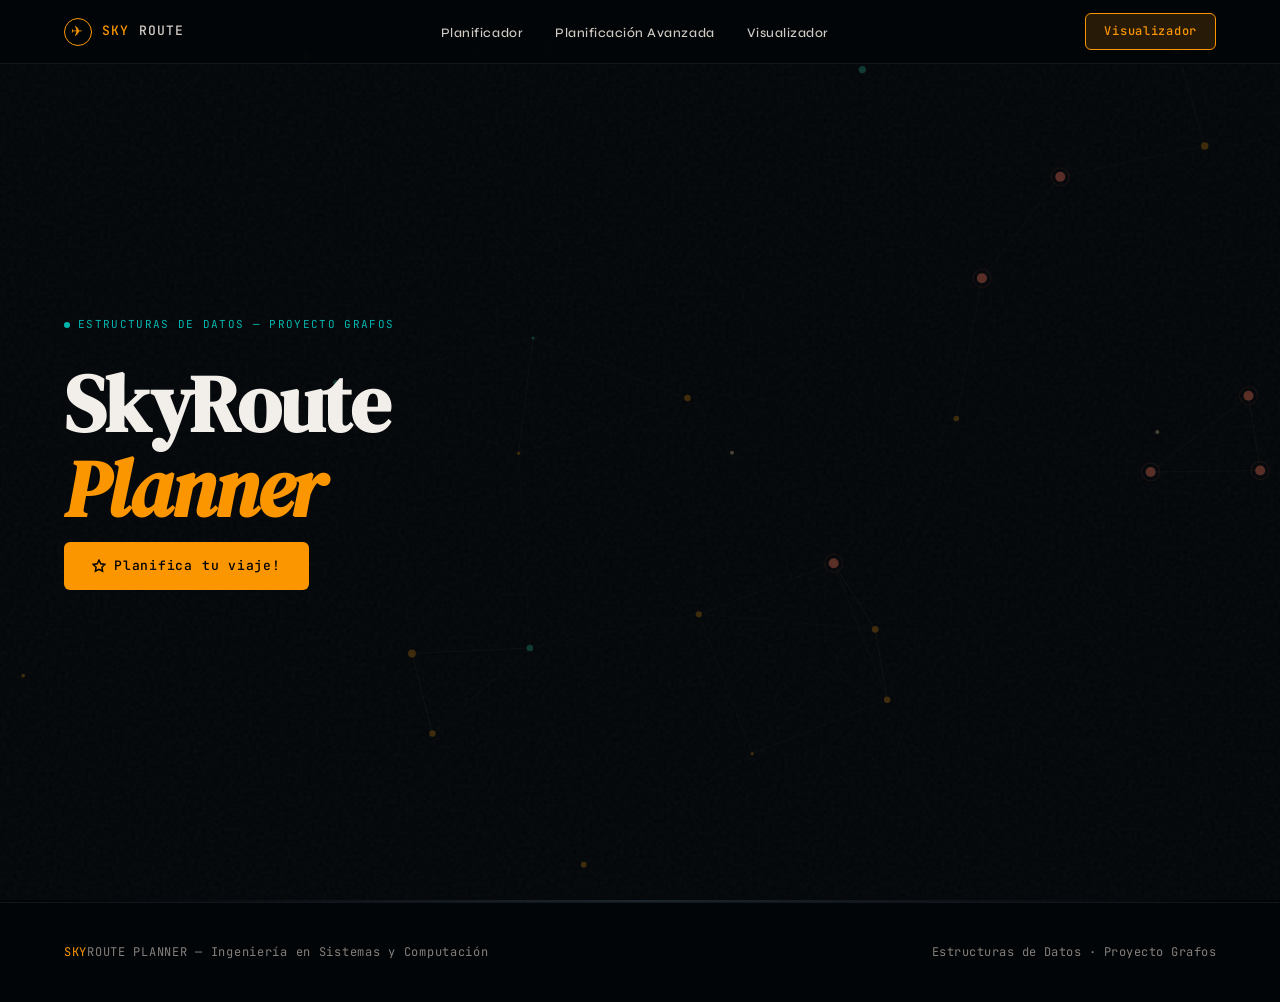
==== commit d737925f: "arreglo del navbar" ====
--- a/ui/web/index.html
+++ b/ui/web/index.html
@@ -12,19 +12,18 @@
 <body>
 
     <!-- NAV -->
-    <nav aria-label="Navegación principal">
-        <div class="nav-logo">
+<nav aria-label="Navegación principal">
+    <a href="index.html" class="nav-logo" aria-label="Ir a inicio">
         <div class="nav-logo-icon" aria-hidden="true">✈</div>
         SKY<span style="color:var(--text-muted)">ROUTE</span>
-        </div>
-        <ul class="nav-links" role="list">
+    </a>
+    <ul class="nav-links" role="list">
         <li><a href="planificador.html">Planificador</a></li>
+        <li><a href="planificador-avanzado.html" aria-current="page">Planificación Avanzada</a></li>
         <li><a href="visualizador.html">Visualizador</a></li>
-        <li><a href="#schema">Estructura</a></li>
-        <li><a href="#architecture">Arquitectura</a></li>
-        </ul>
-        <a href="#features" class="nav-cta">Ver Proyecto</a>
-    </nav>
+    </ul>
+    <a href="visualizador.html" class="nav-cta">Visualizador</a>
+</nav>
 
     <!-- HERO -->
     <section class="hero" aria-labelledby="hero-title">
--- a/ui/web/css/styles.css
+++ b/ui/web/css/styles.css
@@ -1,15 +1,14 @@
-/* ─── TOKENS ──────────────────────────────────────────── */
 :root {
 --bg:           oklch(11% 0.012 250);
 --bg-deep:      oklch(8%  0.015 250);
---surface:      oklch(16% 0.015 250);
+--surface:      oklch(20% 0.015 250);
 --surface-2:    oklch(20% 0.018 250);
 --border:       oklch(26% 0.02  250);
 --border-soft:  oklch(20% 0.016 250);
 
---text:         oklch(91% 0.007 65);
---text-muted:   oklch(58% 0.012 65);
---text-faint:   oklch(38% 0.010 65);
+--text:         oklch(95% 0.007 65);
+--text-muted:   oklch(85% 0.012 65);
+--text-faint:   oklch(60% 0.010 65);
 
 --amber:        oklch(76% 0.175  65);
 --amber-dim:    oklch(55% 0.13   65);
@@ -125,7 +124,7 @@
 box-shadow: 0 0 18px var(--amber-glow);
 }
 
-/* ─── HERO ──────────────────────────────���─────────────── */
+/* ─── HERO ──────────────────────────────────────────── */
 .hero {
 position: relative;
 min-height: 100dvh;
@@ -304,7 +303,7 @@
 to { opacity: 1; transform: translateY(0); }
 }
 
-/* ─── SECTION SHARED ──��──────────────────────────────── */
+/* ─── SECTION SHARED ──────────────────────────────────── */
 section {
 padding: clamp(64px, 10vw, 120px) clamp(24px, 5vw, 64px);
 }
@@ -619,9 +618,954 @@
 margin: 0 clamp(24px, 5vw, 64px);
 }
 
+/* ─── PLANIFICADOR PAGE ───────────────────────────────── */
+.planner-wrapper {
+    min-height: 100dvh;
+    padding: 88px clamp(16px, 5vw, 64px) 60px;
+    display: grid;
+    grid-template-columns: 380px 1fr;
+    gap: 32px;
+    align-items: start;
+    max-width: 1440px;
+    margin: 0 auto;
+}
+@media (max-width: 860px) { .planner-wrapper { grid-template-columns: 1fr; } }
+
+.planner-form {
+    position: sticky;
+    top: 80px;
+    background: var(--surface);
+    border: 1px solid var(--border-soft);
+    border-radius: var(--radius);
+    padding: 28px 28px 32px;
+    box-shadow: 0 8px 40px rgba(0,0,0,0.35);
+}
+.form-heading { font-family: var(--font-display); font-size: 22px; color: var(--text); margin-bottom: 6px; }
+.form-subheading { font-size: 12px; color: var(--text-muted); font-family: var(--font-mono); letter-spacing: 0.04em; margin-bottom: 28px; line-height: 1.6; }
+
+.form-group { margin-bottom: 18px; }
+.form-group label { display: block; font-size: 10px; text-transform: uppercase; letter-spacing: 0.1em; color: var(--text-muted); margin-bottom: 7px; font-family: var(--font-mono); }
+.form-group select, .form-group input[type="number"], .form-group input[type="text"], .form-group textarea {
+    width: 100%; padding: 11px 14px;
+    background: var(--bg); border: 1px solid var(--border);
+    border-radius: var(--radius-sm); color: var(--text);
+    font-family: var(--font-mono); font-size: 13px;
+    transition: border-color 200ms, box-shadow 200ms; appearance: none;
+}
+.form-group select:focus, .form-group input[type="number"]:focus, .form-group input[type="text"]:focus, .form-group textarea:focus {
+    outline: none; border-color: var(--amber); box-shadow: 0 0 0 3px var(--amber-glow);
+}
+.form-group input::placeholder { color: var(--text-faint); }
+.select-wrap { position: relative; }
+.select-wrap::after { content: '▾'; position: absolute; right: 12px; top: 50%; transform: translateY(-50%); color: var(--text-muted); font-size: 12px; pointer-events: none; }
+
+/* Origen → Destino side by side */
+.route-pair {
+    display: grid;
+    grid-template-columns: 1fr 24px 1fr;
+    align-items: end;
+    gap: 0;
+    margin-bottom: 18px;
+}
+.route-pair .form-group { margin-bottom: 0; }
+.route-pair-arrow { display: flex; justify-content: center; align-items: center; padding-bottom: 11px; color: var(--amber-dim); font-size: 18px; }
+
+/* File upload */
+.file-upload { display: flex; flex-direction: column; gap: 8px; margin-bottom: 20px; }
+.file-upload-label {
+    display: inline-flex; align-items: center; gap: 8px;
+    padding: 10px 14px; background: transparent;
+    border: 1px dashed var(--border); border-radius: var(--radius-sm);
+    color: var(--text-muted); font-family: var(--font-mono); font-size: 12px;
+    cursor: pointer; transition: border-color 200ms, color 200ms, background 200ms;
+}
+.file-upload-label:hover { border-color: var(--amber-dim); color: var(--amber); background: var(--amber-glow); }
+.file-upload-label.loaded { border-color: var(--teal-dim); color: var(--teal); background: var(--teal-glow); border-style: solid; }
+.file-upload input[type="file"] { display: none; }
+.file-name { font-size: 11px; color: var(--teal); font-family: var(--font-mono); padding-left: 2px; }
+.budget-hint { font-size: 11px; color: var(--text-faint); font-family: var(--font-mono); margin-top: 6px; line-height: 1.5; }
+
+.btn-plan {
+    width: 100%; padding: 13px 24px; margin-top: 8px;
+    background: var(--amber); border: none; border-radius: var(--radius-sm);
+    color: var(--bg); font-family: var(--font-mono); font-size: 13px; font-weight: 600;
+    letter-spacing: 0.06em; cursor: pointer;
+    transition: box-shadow 250ms, transform 150ms;
+    display: flex; align-items: center; justify-content: center; gap: 8px;
+}
+.btn-plan:hover:not(:disabled) { box-shadow: 0 0 28px oklch(76% 0.175 65 / 0.4); transform: translateY(-1px); }
+.btn-plan:active:not(:disabled) { transform: translateY(0); }
+.btn-plan:disabled { opacity: 0.6; cursor: not-allowed; }
+.btn-plan .spinner { width: 14px; height: 14px; border: 2px solid rgba(0,0,0,0.2); border-top-color: var(--bg); border-radius: 50%; animation: spin 0.7s linear infinite; display: none; }
+.btn-plan.loading .spinner { display: block; }
+.btn-plan.loading .btn-text { opacity: 0.6; }
+@keyframes spin { to { transform: rotate(360deg); } }
+
+.algo-badge { display: flex; align-items: center; gap: 8px; padding: 10px 12px; background: var(--bg-deep); border: 1px solid var(--border-soft); border-radius: var(--radius-sm); margin-bottom: 24px; font-family: var(--font-mono); font-size: 11px; color: var(--text-faint); }
+.algo-badge-dot { width: 6px; height: 6px; background: var(--coral); border-radius: 50%; flex-shrink: 0; }
+
+/* Results */
+.results-area { display: flex; flex-direction: column; gap: 16px; }
+.empty-state { display: flex; flex-direction: column; align-items: center; justify-content: center; min-height: 400px; text-align: center; gap: 16px; opacity: 0.5; }
+.empty-state-icon { font-size: 48px; opacity: 0.3; }
+.empty-state p { font-family: var(--font-mono); font-size: 13px; color: var(--text-muted); }
+
+.error-banner { background: oklch(68% 0.17 25 / 0.1); border: 1px solid oklch(68% 0.17 25 / 0.3); border-radius: var(--radius-sm); padding: 14px 18px; font-family: var(--font-mono); font-size: 13px; color: var(--coral); }
+
+/* Single result card */
+.result-card { background: var(--surface); border: 1px solid var(--border-soft); border-radius: var(--radius); overflow: hidden; box-shadow: 0 8px 40px rgba(0,0,0,0.3); }
+
+.rc-header { display: flex; align-items: center; justify-content: space-between; flex-wrap: wrap; gap: 10px; padding: 16px 24px; background: oklch(15% 0.015 65); border-bottom: 1px solid var(--border-soft); }
+.rc-title { font-family: var(--font-display); font-size: 18px; color: var(--text); }
+.rc-badges { display: flex; gap: 8px; flex-wrap: wrap; }
+.rbadge { font-family: var(--font-mono); font-size: 11px; padding: 3px 10px; border-radius: 4px; letter-spacing: 0.04em; }
+.rbadge-amber { background: var(--amber-glow); color: var(--amber); border: 1px solid var(--amber-dim); }
+.rbadge-teal  { background: var(--teal-glow);  color: var(--teal);  border: 1px solid var(--teal-dim); }
+.rbadge-muted { background: var(--surface-2);  color: var(--text-faint); border: 1px solid var(--border-soft); }
+
+.rc-stats { display: grid; grid-template-columns: repeat(6, minmax(120px, 1fr)); border-bottom: 1px solid var(--border-soft); }
+@media (max-width: 900px) { .rc-stats { grid-template-columns: repeat(3, minmax(120px, 1fr)); } }
+@media (max-width: 520px) { .rc-stats { grid-template-columns: repeat(2, minmax(110px, 1fr)); } }
+.stat-cell { padding: 14px 18px; display: flex; flex-direction: column; gap: 4px; border-right: 1px solid var(--border-soft); overflow: hidden; min-width: 0; }
+.stat-cell:last-child { border-right: none; }
+.stat-cell .s-label { font-family: var(--font-mono); font-size: 9px; text-transform: uppercase; letter-spacing: 0.1em; color: var(--text-faint); white-space: nowrap; overflow: hidden; text-overflow: ellipsis; }
+.stat-cell .s-value { font-family: var(--font-mono); font-size: 19px; font-weight: 500; color: var(--text); letter-spacing: -0.02em; overflow: hidden; text-overflow: ellipsis; white-space: nowrap; }
+.stat-cell.accent .s-value { color: var(--amber); }
+.stat-cell.teal   .s-value { color: var(--teal); }
+.stat-cell.coral  .s-value { color: var(--coral); }
+.stat-cell.highlighted { border-color: var(--amber); background: var(--amber-glow); }
+.stat-cell.highlighted .s-value { color: var(--amber); font-weight: 600; }
+
+.rc-section { padding: 18px 24px; border-bottom: 1px solid var(--border-soft); }
+.rc-section:last-child { border-bottom: none; }
+.rc-section-label { font-family: var(--font-mono); font-size: 10px; text-transform: uppercase; letter-spacing: 0.1em; color: var(--text-faint); margin-bottom: 14px; display: flex; align-items: center; gap: 14px; flex-wrap: wrap; }
+.legend-dot { display: inline-flex; align-items: center; gap: 5px; font-size: 11px; color: var(--text-faint); }
+.legend-dot span { width: 10px; height: 10px; border-radius: 3px; display: inline-block; }
+
+.route-path { display: flex; align-items: center; flex-wrap: wrap; gap: 6px; }
+.route-node { display: flex; flex-direction: column; align-items: center; gap: 3px; }
+.route-node-code { padding: 6px 14px; background: var(--amber); color: var(--bg); border-radius: 6px; font-family: var(--font-mono); font-size: 13px; font-weight: 600; letter-spacing: 0.04em; position: relative; }
+.route-node-code.origin { background: var(--coral); }
+.route-node-code.final  { background: var(--teal); }
+
+/* Tooltip on hover */
+.route-node-code[data-tooltip]::after {
+    content: attr(data-tooltip);
+    position: absolute;
+    bottom: calc(100% + 7px);
+    left: 50%;
+    transform: translateX(-50%) translateY(4px);
+    background: var(--surface-2);
+    border: 1px solid var(--border);
+    border-radius: var(--radius-sm);
+    padding: 4px 10px;
+    font-size: 10px;
+    font-family: var(--font-mono);
+    letter-spacing: 0.06em;
+    color: var(--text-muted);
+    white-space: nowrap;
+    pointer-events: none;
+    opacity: 0;
+    transition: opacity 150ms, transform 150ms;
+    z-index: 10;
+}
+.route-node-code[data-tooltip]:hover::after {
+    opacity: 1;
+    transform: translateX(-50%) translateY(0);
+}
+.route-node-label { font-family: var(--font-mono); font-size: 9px; color: var(--text-faint); letter-spacing: 0.06em; }
+.route-connector { display: flex; align-items: center; padding-bottom: 14px; }
+.route-arrow { color: var(--text-faint); font-size: 14px; }
+
+.seg-table { width: 100%; border-collapse: collapse; }
+.seg-table thead tr { background: var(--bg-deep); }
+.seg-table th { font-family: var(--font-mono); font-size: 9px; text-transform: uppercase; letter-spacing: 0.1em; color: var(--text-faint); padding: 10px 14px; text-align: left; font-weight: 500; border-bottom: 1px solid var(--border-soft); }
+.seg-table tbody tr { border-bottom: 1px solid var(--border-soft); transition: background 150ms; }
+.seg-table tbody tr:last-child { border-bottom: none; }
+.seg-table tbody tr:hover { background: var(--surface-2); }
+.seg-table td { padding: 11px 14px; font-family: var(--font-mono); font-size: 12px; color: var(--text-muted); vertical-align: middle; }
+.seg-num { color: var(--text-faint); font-size: 11px; margin-right: 4px; }
+.seg-route { display: inline-flex; align-items: center; gap: 6px; }
+.seg-iata { font-size: 13px; font-weight: 600; color: var(--text); }
+.seg-arrow { color: var(--text-faint); font-size: 11px; }
+.seg-aircraft { display: inline-block; padding: 2px 8px; background: var(--teal-glow); border: 1px solid var(--teal-dim); border-radius: 4px; font-size: 10px; color: var(--teal); letter-spacing: 0.04em; white-space: nowrap; }
+.seg-accumulated { color: var(--amber) !important; font-weight: 500; }
+
+.btn-ver-mapa {
+    display: inline-flex;
+    align-items: center;
+    gap: 8px;
+    font-family: var(--font-mono);
+    font-size: 12px;
+    font-weight: 500;
+    letter-spacing: 0.06em;
+    padding: 10px 20px;
+    border: 1px solid var(--amber);
+    border-radius: var(--radius-sm);
+    color: var(--amber);
+    background: var(--amber-glow);
+    cursor: pointer;
+    transition: all 200ms;
+}
+.btn-ver-mapa:hover {
+    background: var(--amber);
+    color: var(--bg);
+    box-shadow: 0 0 18px var(--amber-glow);
+}
+.rc-actions { display: flex; justify-content: flex-end; padding: 18px 24px; }
+.route-options-grid { display: grid; grid-template-columns: repeat(auto-fit, minmax(300px, 1fr)); gap: 14px; }
+.route-option-card {
+    border: 1px solid var(--border-soft);
+    border-radius: var(--radius);
+    background: linear-gradient(180deg, var(--surface) 0%, var(--surface-2) 100%);
+    overflow: hidden;
+}
+.route-option-head {
+    display: flex;
+    align-items: center;
+    justify-content: space-between;
+    gap: 12px;
+    padding: 14px 16px 8px;
+    border-bottom: 1px solid var(--border-soft);
+}
+.route-option-head strong {
+    font-family: var(--font-mono);
+    font-size: 12px;
+    letter-spacing: 0.03em;
+    color: var(--text);
+}
+.route-option-table { margin-top: 0; }
+.route-option-table { margin-top: 0; }
+.route-option-selected { background: var(--amber-glow); }
+.route-option-tag {
+    display: inline-flex;
+    align-items: center;
+    margin-left: 6px;
+    padding: 2px 7px;
+    border-radius: 999px;
+    font-size: 9px;
+    font-family: var(--font-mono);
+    letter-spacing: 0.06em;
+    text-transform: uppercase;
+    color: var(--amber);
+    border: 1px solid var(--amber-dim);
+    background: var(--amber-glow);
+}
+@media (max-width: 600px) {
+    .seg-table thead { display: none; }
+    .seg-table tbody tr { display: grid; grid-template-columns: 1fr 1fr; gap: 6px 12px; padding: 10px 14px; }
+    .seg-table td { padding: 0; border: none; }
+    .route-options-grid { grid-template-columns: 1fr; }
+    .route-option-head { flex-direction: column; align-items: flex-start; }
+    .route-option-table { margin-top: 0; }
+}
+
+@media (max-width: 700px) {
+    .segments-header { display: none; }
+    .segment-row { grid-template-columns: 1fr 1fr; gap: 8px 16px; padding: 14px 16px; }
+}
+
+/* ─── VISUALIZADOR PAGE ───────────────────────────────– */
+/* #graph-container styles are in d3-styles.css */
+#legend {
+    position: fixed;
+    top: 80px;
+    right: 16px;
+    background: var(--surface);
+    border: 1px solid var(--border-soft);
+    border-radius: var(--radius);
+    padding: 14px 18px;
+    color: var(--text);
+    font-size: 11px;
+    line-height: 1.8;
+    z-index: 100;
+    transition: all 0.3s ease;
+}
+
+#legend.collapsed {
+    padding: 10px 14px;
+}
+
+#legend.collapsed #legend-content {
+    display: none;
+}
+
+#legend h3 {
+    font-size: 11px;
+    margin: 0;
+    color: var(--text-muted);
+    border-bottom: 1px solid var(--border-soft);
+    padding-bottom: 6px;
+    text-transform: uppercase;
+    letter-spacing: 0.08em;
+}
+
+#legend.collapsed h3 {
+    border-bottom: none;
+    padding-bottom: 0;
+}
+
+.legend-toggle {
+    background: none;
+    border: none;
+    color: var(--text-muted);
+    cursor: pointer;
+    font-size: 16px;
+    padding: 0;
+    width: 20px;
+    height: 20px;
+    display: flex;
+    align-items: center;
+    justify-content: center;
+    transition: color 0.2s ease;
+}
+
+.legend-toggle:hover {
+    color: var(--text);
+}
+#legend h3 {
+    font-size: 11px;
+    margin-bottom: 8px;
+    color: var(--text-muted);
+    border-bottom: 1px solid var(--border-soft);
+    padding-bottom: 6px;
+    text-transform: uppercase;
+    letter-spacing: 0.08em;
+}
+.legend-item {
+    display: flex;
+    align-items: center;
+    gap: 8px;
+}
+.legend-dot {
+    width: 12px;
+    height: 12px;
+    border-radius: 50%;
+    flex-shrink: 0;
+}
+.legend-dot.hub { background: var(--amber); }
+.legend-dot.secondary { background: var(--teal); }
+.legend-line {
+    width: 20px;
+    height: 0;
+    border-bottom: 2px dashed var(--coral);
+    flex-shrink: 0;
+}
+#tooltip {
+    position: fixed;
+    display: none;
+    background: var(--surface);
+    border: 1px solid var(--border-soft);
+    border-radius: var(--radius-sm);
+    padding: 10px 14px;
+    color: var(--text);
+    font-family: var(--font-mono);
+    font-size: 12px;
+    z-index: 200;
+    pointer-events: none;
+    box-shadow: 0 4px 12px rgba(0,0,0,0.4);
+}
+#tooltip .iata {
+    font-size: 16px;
+    font-weight: bold;
+    color: var(--amber);
+}
+#tooltip .city {
+    color: var(--text-muted);
+}
+#file-input {
+    display: none;
+}
+.btn-load {
+    display: inline-flex;
+    align-items: center;
+    gap: 8px;
+    font-family: var(--font-mono);
+    font-size: 12px;
+    font-weight: 500;
+    letter-spacing: 0.06em;
+    padding: 8px 16px;
+    border: 1px solid var(--border);
+    border-radius: var(--radius-sm);
+    color: var(--text-muted);
+    background: transparent;
+    cursor: pointer;
+    transition: all 200ms;
+}
+.btn-load:hover {
+    border-color: var(--text-muted);
+    color: var(--text);
+}
+#airport-panel {
+    position: fixed;
+    display: none;
+    bottom: 60px;
+    left: 16px;
+    background: var(--surface);
+    border: 1px solid var(--border-soft);
+    border-radius: var(--radius);
+    padding: 20px;
+    color: var(--text);
+    z-index: 200;
+    min-width: 280px;
+    max-width: 320px;
+    max-height: calc(100vh - 140px);
+    overflow-y: auto;
+    box-shadow: 0 8px 32px rgba(0,0,0,0.5);
+}
+#airport-panel.active {
+    display: block;
+}
+#close-panel {
+    position: absolute;
+    top: 8px;
+    right: 8px;
+    background: none;
+    border: none;
+    color: var(--text-muted);
+    font-size: 20px;
+    cursor: pointer;
+    padding: 0 4px;
+}
+#close-panel:hover {
+    color: var(--text);
+}
+.panel-header {
+    display: flex;
+    align-items: center;
+    gap: 10px;
+    margin-bottom: 16px;
+    padding-bottom: 12px;
+    border-bottom: 1px solid var(--border-soft);
+}
+.panel-iata {
+    font-size: 22px;
+    font-weight: bold;
+    color: var(--amber);
+    font-family: var(--font-mono);
+}
+.panel-type {
+    background: rgba(212, 135, 10, 0.2);
+    color: var(--amber);
+}
+.panel-type.hub {
+    background: rgba(212, 135, 10, 0.2);
+    color: var(--amber);
+}
+.panel-info {
+    display: flex;
+    flex-direction: column;
+    gap: 12px;
+}
+.panel-row {
+    display: flex;
+    flex-direction: column;
+    gap: 4px;
+}
+.panel-row .label {
+    font-size: 10px;
+    text-transform: uppercase;
+    letter-spacing: 0.08em;
+    color: var(--text-muted);
+}
+.panel-row .value {
+    font-size: 14px;
+    color: var(--text);
+}
+.airlines-list, .adjacent-list, .aircraft-list {
+    display: flex;
+    flex-wrap: wrap;
+    gap: 6px;
+    margin-top: 4px;
+}
+.airline-tag, .adjacent-tag, .aircraft-tag {
+    font-size: 11px;
+    padding: 3px 8px;
+    background: var(--surface-2);
+    border: 1px solid var(--border-soft);
+    border-radius: 4px;
+    color: var(--text-muted);
+}
+.adjacent-tag {
+    background: rgba(42, 191, 160, 0.15);
+    color: var(--teal);
+    border-color: var(--teal-dim);
+}
+.aircraft-tag {
+    background: rgba(212, 135, 10, 0.15);
+    color: var(--amber);
+    border-color: var(--amber-dim);
+}
+
 /* ─── RESPONSIVE ─────────────────────────────────────── */
 @media (max-width: 640px) {
 .nav-links { display: none; }
 .hero-stats { gap: 20px; }
 .stat-sep { display: none; }
+}
+
+/* ─── SEARCH MODE TOGGLE ────────────────────────────── */
+.search-mode-toggle {
+    display: flex;
+    gap: 12px;
+    margin-bottom: 20px;
+}
+
+.search-mode-toggle input[type="radio"] {
+    display: none;
+}
+
+.mode-label {
+    display: inline-flex;
+    align-items: center;
+    gap: 8px;
+    padding: 10px 16px;
+    background: var(--bg);
+    border: 1px solid var(--border);
+    border-radius: var(--radius-sm);
+    color: var(--text-muted);
+    font-family: var(--font-mono);
+    font-size: 12px;
+    cursor: pointer;
+    transition: all 200ms;
+    font-weight: 500;
+}
+
+.search-mode-toggle input[type="radio"]:checked + .mode-label {
+    background: var(--amber-glow);
+    border-color: var(--amber);
+    color: var(--amber);
+}
+
+.mode-label:hover {
+    border-color: var(--text-muted);
+    color: var(--text);
+}
+
+/* ─── PLANIFICACIÓN AVANZADA ────────────────────────── */
+.advanced-planner .step-actions {
+display: flex;
+gap: 10px;
+flex-wrap: wrap;
+margin-top: 10px;
+}
+
+.step-nav-btn,
+.step-action-btn {
+border: 1px solid var(--border);
+background: var(--surface-2);
+color: var(--text);
+font-family: var(--font-mono);
+font-size: 12px;
+padding: 8px 12px;
+border-radius: 10px;
+cursor: pointer;
+transition: transform 160ms var(--ease-out), border-color 160ms var(--ease-out), background 160ms var(--ease-out);
+}
+
+.step-nav-btn:hover,
+.step-action-btn:hover {
+transform: translateY(-1px);
+border-color: var(--amber);
+background: oklch(22% 0.018 250);
+}
+
+.step-action-btn:disabled,
+.step-nav-btn:disabled {
+opacity: 0.45;
+cursor: not-allowed;
+transform: none;
+}
+
+.job-hours-input {
+width: 72px;
+padding: 8px 10px;
+border: 1px solid var(--border);
+border-radius: 10px;
+background: var(--bg-deep);
+color: var(--text);
+font-family: var(--font-mono);
+font-size: 12px;
+}
+
+.decision-log {
+width: 100%;
+min-height: 180px;
+resize: vertical;
+border: 1px solid var(--border);
+border-radius: 14px;
+background: var(--bg-deep);
+color: var(--text-muted);
+font-family: var(--font-mono);
+font-size: 12px;
+line-height: 1.5;
+padding: 14px;
+}
+
+.advanced-planner .seg-table td,
+.advanced-planner .seg-table th {
+vertical-align: middle;
+}
+
+.advanced-planner .budget-hint {
+margin-top: 8px;
+}
+
+.alt-list {
+display: grid;
+grid-template-columns: repeat(auto-fit, minmax(220px, 1fr));
+gap: 12px;
+}
+
+.alt-card {
+border: 1px solid var(--border);
+background: linear-gradient(180deg, oklch(18% 0.015 250), oklch(15% 0.012 250));
+border-radius: 16px;
+padding: 14px;
+display: flex;
+flex-direction: column;
+gap: 10px;
+}
+
+.alt-card-header {
+display: flex;
+align-items: center;
+justify-content: space-between;
+gap: 10px;
+font-family: var(--font-mono);
+font-size: 12px;
+}
+
+.alt-card-meta {
+display: flex;
+flex-direction: column;
+gap: 4px;
+font-size: 12px;
+color: var(--text-muted);
+}
+
+.alt-selector-label {
+display: flex;
+flex-direction: column;
+gap: 6px;
+font-size: 12px;
+color: var(--text-muted);
+}
+
+.alt-aircraft-select {
+width: 100%;
+padding: 10px 12px;
+border-radius: 10px;
+border: 1px solid var(--border);
+background: var(--bg-deep);
+color: var(--text);
+font-family: var(--font-mono);
+font-size: 12px;
+}
+
+.decision-log {
+white-space: pre-wrap;
+}
+
+/* ── Criteria checkboxes ───────────────────────────────── */
+.criteria-grid {
+    display: grid;
+    grid-template-columns: repeat(3, 1fr);
+    gap: 8px;
+}
+.criteria-item {
+    display: flex;
+    flex-direction: column;
+    align-items: center;
+    gap: 8px;
+    padding: 14px 8px 12px;
+    border: 1px solid var(--border-soft);
+    border-radius: 10px;
+    background: var(--surface);
+    cursor: pointer;
+    transition: border-color 180ms, background 180ms;
+    user-select: none;
+}
+.criteria-item input[type="checkbox"] { display: none; }
+.criteria-item:has(input:checked) {
+    border-color: var(--amber);
+    background: oklch(76% 0.175 65 / 0.1);
+}
+.criteria-icon {
+    width: 32px; height: 32px;
+    border-radius: 8px;
+    display: flex; align-items: center; justify-content: center;
+    background: var(--surface-2);
+    color: var(--text-muted);
+    transition: background 180ms, color 180ms;
+}
+.criteria-item:has(input:checked) .criteria-icon {
+    background: oklch(76% 0.175 65 / 0.18);
+    color: var(--amber);
+}
+.criteria-text {
+    font-family: var(--font-mono);
+    font-size: 10px;
+    letter-spacing: 0.06em;
+    color: var(--text-muted);
+    text-align: center;
+    transition: color 180ms;
+}
+.criteria-item:has(input:checked) .criteria-text {
+    color: var(--amber);
+}
+.criteria-hint {
+    margin-top: 8px;
+    font-size: 11px;
+    color: var(--text-faint);
+    font-family: var(--font-mono);
+    line-height: 1.5;
+}
+
+/* ── Toggle switch ─────────────────────────────────────── */
+.toggle-row {
+    display: flex;
+    align-items: center;
+    justify-content: space-between;
+    padding: 12px 14px;
+    border: 1px solid var(--border-soft);
+    border-radius: 10px;
+    background: var(--surface);
+}
+.toggle-row-label {
+    display: flex;
+    flex-direction: column;
+    gap: 2px;
+}
+.toggle-row-title {
+    font-size: 13px;
+    font-weight: 600;
+    color: var(--text);
+}
+.toggle-row-hint {
+    font-size: 11px;
+    color: var(--text-faint);
+    font-family: var(--font-mono);
+}
+.toggle-switch {
+    position: relative;
+    width: 40px; height: 22px;
+    background: var(--border);
+    border: none;
+    border-radius: 11px;
+    cursor: pointer;
+    flex-shrink: 0;
+    transition: background 200ms;
+    outline-offset: 3px;
+}
+.toggle-switch[aria-pressed="true"] {
+    background: var(--amber);
+}
+.toggle-knob {
+    position: absolute;
+    top: 3px; left: 3px;
+    width: 16px; height: 16px;
+    background: #fff;
+    border-radius: 50%;
+    transition: transform 200ms var(--ease-out);
+    pointer-events: none;
+}
+.toggle-switch[aria-pressed="true"] .toggle-knob {
+    transform: translateX(18px);
+}
+
+/* ── Constraint inputs label ───────────────────────────── */
+.constraint-section-label {
+    font-family: var(--font-mono);
+    font-size: 10px;
+    text-transform: uppercase;
+    letter-spacing: 0.1em;
+    color: var(--text-muted);
+    margin-bottom: 10px;
+    display: block;
+}
+.constraints-wrapper {
+    display: flex;
+    flex-direction: column;
+    gap: 12px;
+}
+
+.interruption-panel {
+    margin: 18px 0;
+    padding: 16px;
+    border: 1px solid rgba(255, 160, 80, 0.35);
+    border-radius: 16px;
+    background: rgba(255, 160, 80, 0.08);
+}
+
+.interruption-title {
+    margin: 0 0 8px;
+    font-size: 15px;
+    font-weight: 700;
+    color: var(--text-primary);
+}
+
+.interruption-description {
+    margin: 0 0 14px;
+    font-size: 12px;
+    line-height: 1.5;
+    color: var(--text-muted);
+}
+
+.interruption-route-pair {
+    align-items: end;
+}
+
+.btn-secondary-plan {
+    width: 100%;
+    border: none;
+    border-radius: 12px;
+    padding: 12px 14px;
+    font-family: var(--font-mono);
+    font-size: 11px;
+    font-weight: 700;
+    text-transform: uppercase;
+    letter-spacing: 0.08em;
+    cursor: pointer;
+    color: var(--bg-main);
+    background: #ff9f43;
+    transition: transform 0.2s ease, opacity 0.2s ease;
+}
+
+.btn-secondary-plan:hover {
+    transform: translateY(-1px);
+    opacity: 0.92;
+}
+
+.interruption-message {
+    margin-top: 12px;
+    padding: 10px 12px;
+    border-radius: 12px;
+    font-size: 12px;
+    line-height: 1.45;
+}
+
+.interruption-message.info {
+    color: var(--text-muted);
+    background: rgba(255, 255, 255, 0.06);
+}
+
+.interruption-message.success {
+    color: #5ee6a8;
+    background: rgba(94, 230, 168, 0.12);
+}
+
+.interruption-message.warning {
+    color: #ffcc66;
+    background: rgba(255, 204, 102, 0.13);
+}
+
+.interruption-message.error {
+    color: #ff6b6b;
+    background: rgba(255, 107, 107, 0.13);
+}
+
+.blocked-routes-section {
+    margin-top: 14px;
+}
+
+.blocked-routes-section h4 {
+    margin: 0 0 10px;
+    font-size: 12px;
+    font-family: var(--font-mono);
+    text-transform: uppercase;
+    letter-spacing: 0.08em;
+    color: var(--text-muted);
+}
+
+.empty-blocked-routes {
+    margin: 0;
+    font-size: 12px;
+    color: var(--text-muted);
+}
+
+.blocked-route-card {
+    display: flex;
+    justify-content: space-between;
+    align-items: center;
+    gap: 12px;
+    margin-bottom: 8px;
+    padding: 10px;
+    border-radius: 12px;
+    background: rgba(255, 255, 255, 0.07);
+}
+
+.blocked-route-card strong {
+    font-size: 12px;
+    color: var(--text-primary);
+}
+
+.blocked-route-card p {
+    margin: 4px 0 0;
+    font-size: 11px;
+    color: var(--text-muted);
+}
+
+.btn-unblock-route {
+    border: none;
+    border-radius: 10px;
+    padding: 8px 10px;
+    font-size: 10px;
+    font-family: var(--font-mono);
+    cursor: pointer;
+    color: var(--text-primary);
+    background: rgba(255, 255, 255, 0.12);
+}
+
+.btn-unblock-route:hover {
+    background: rgba(255, 255, 255, 0.2);
+}
+
+.flight-animation-panel {
+    margin-top: 12px;
+    padding: 12px;
+    border-radius: 14px;
+    background: rgba(255, 255, 255, 0.07);
+}
+
+.flight-animation-header {
+    display: flex;
+    justify-content: space-between;
+    align-items: center;
+    gap: 12px;
+    margin-bottom: 8px;
+    font-family: var(--font-mono);
+    font-size: 11px;
+    color: var(--text-primary);
+}
+
+.flight-animation-track {
+    width: 100%;
+    height: 10px;
+    border-radius: 999px;
+    overflow: hidden;
+    background: rgba(255, 255, 255, 0.12);
+}
+
+.flight-animation-progress {
+    width: 0%;
+    height: 100%;
+    border-radius: 999px;
+    background: #ff9f43;
+    transition: width 0.2s linear;
+}
+
+.flight-animation-status {
+    margin-top: 8px;
+    font-size: 11px;
+    line-height: 1.4;
+    color: var(--text-muted);
+}
+
+.flight-animation-panel.interrupted .flight-animation-progress {
+    background: #ff6b6b;
+}
+
+.flight-animation-panel.completed .flight-animation-progress {
+    background: #5ee6a8;
 }
